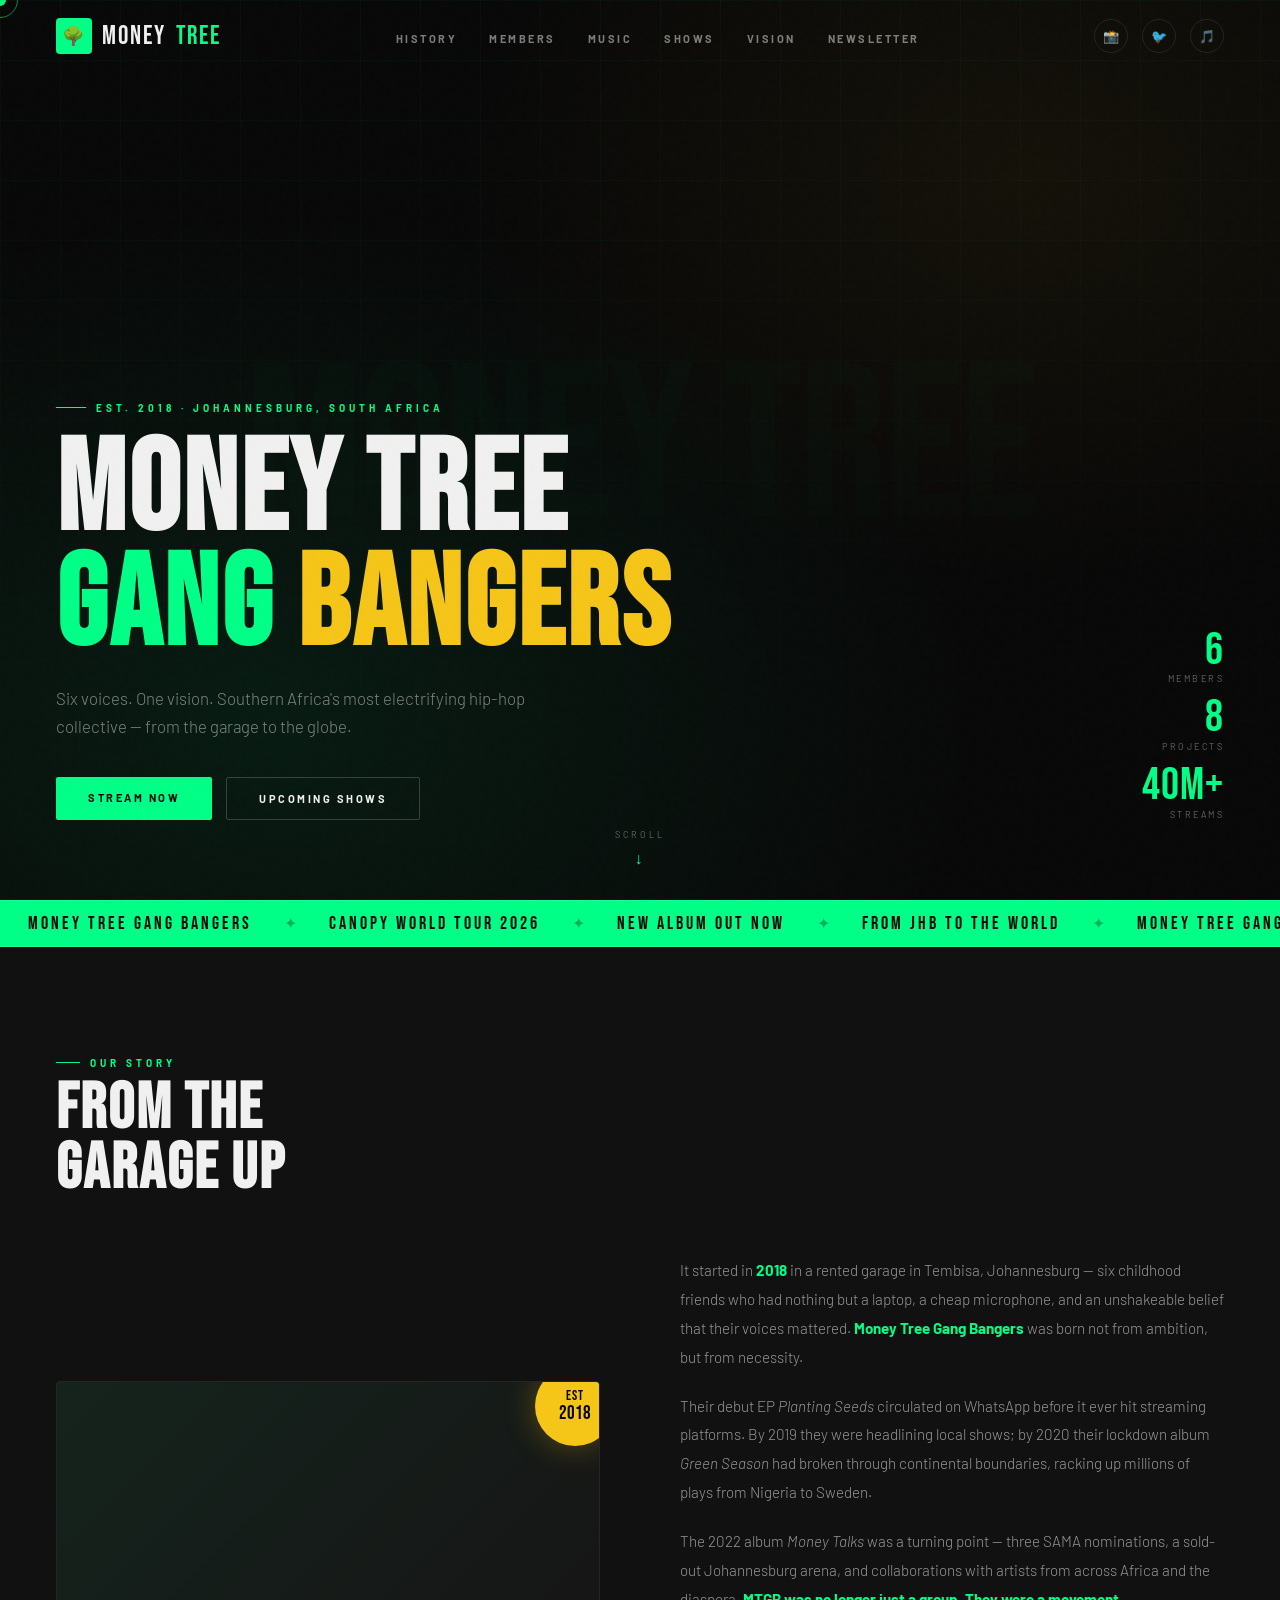
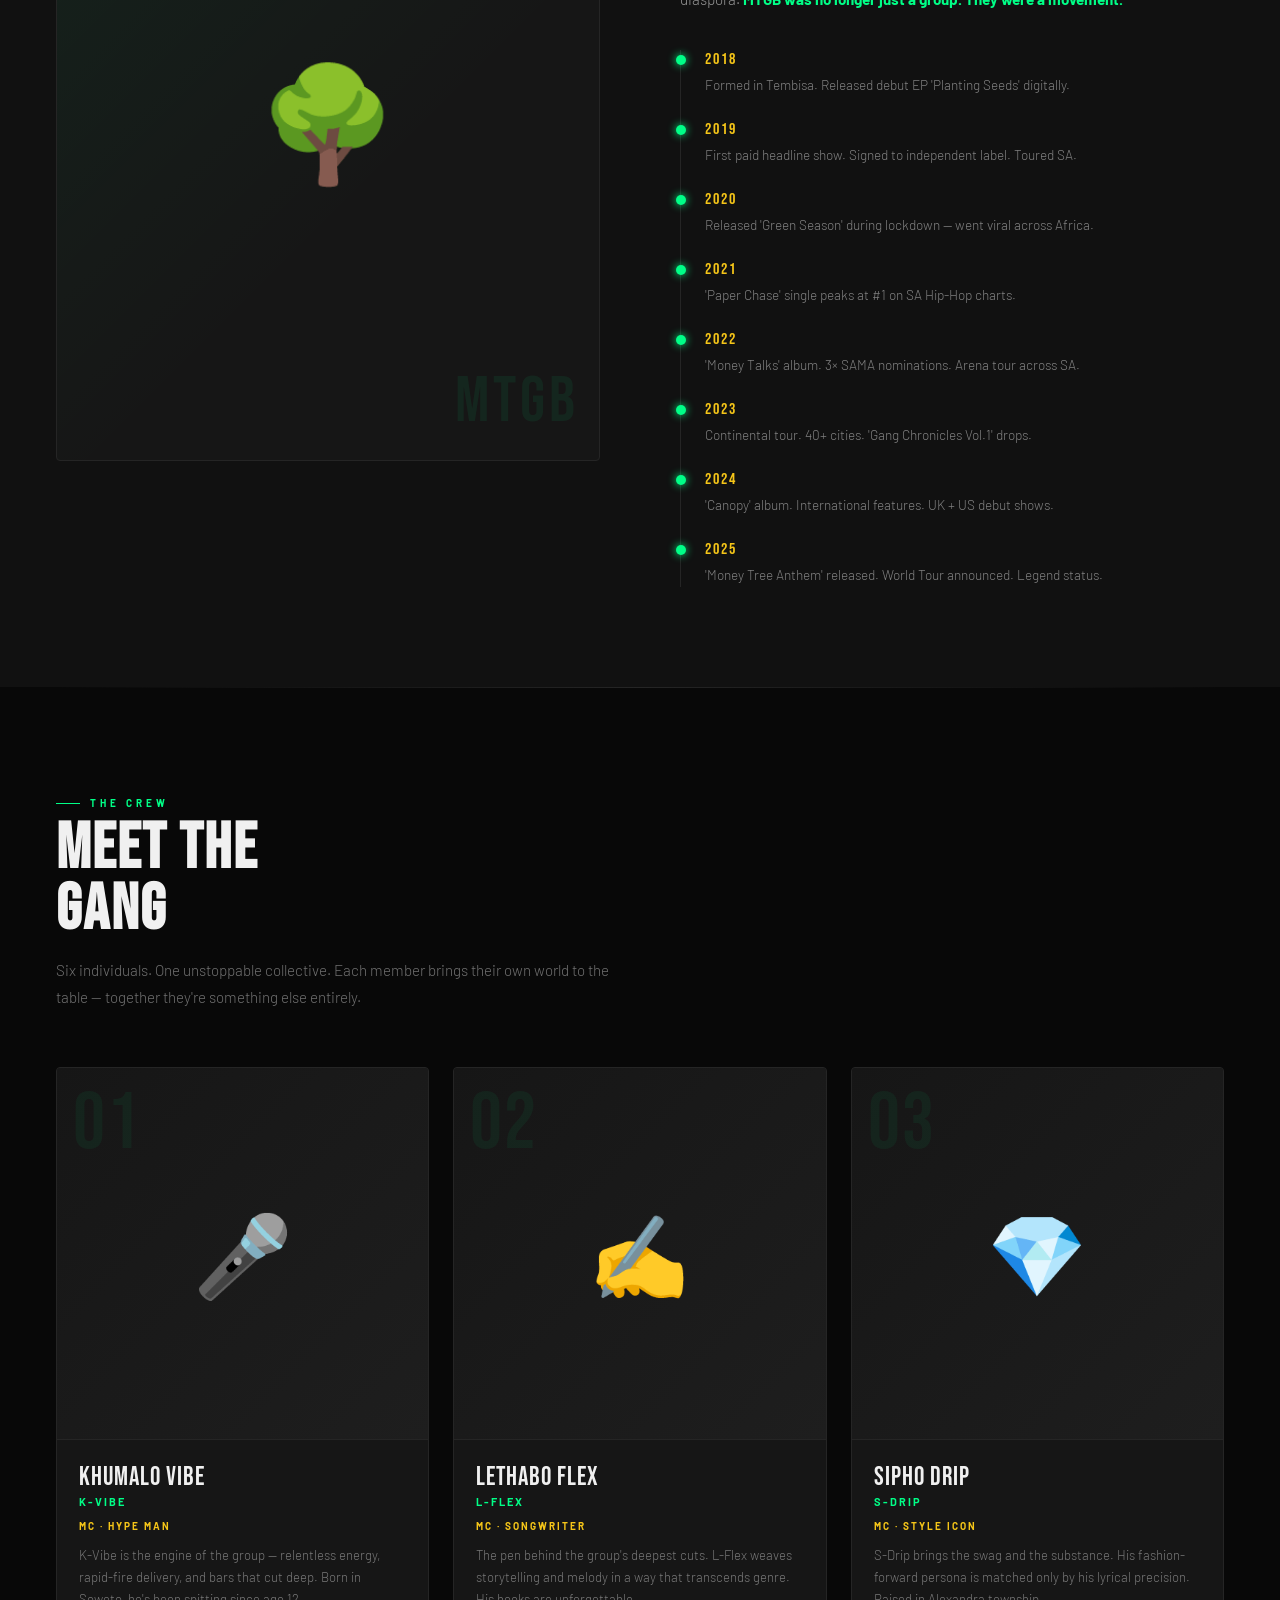
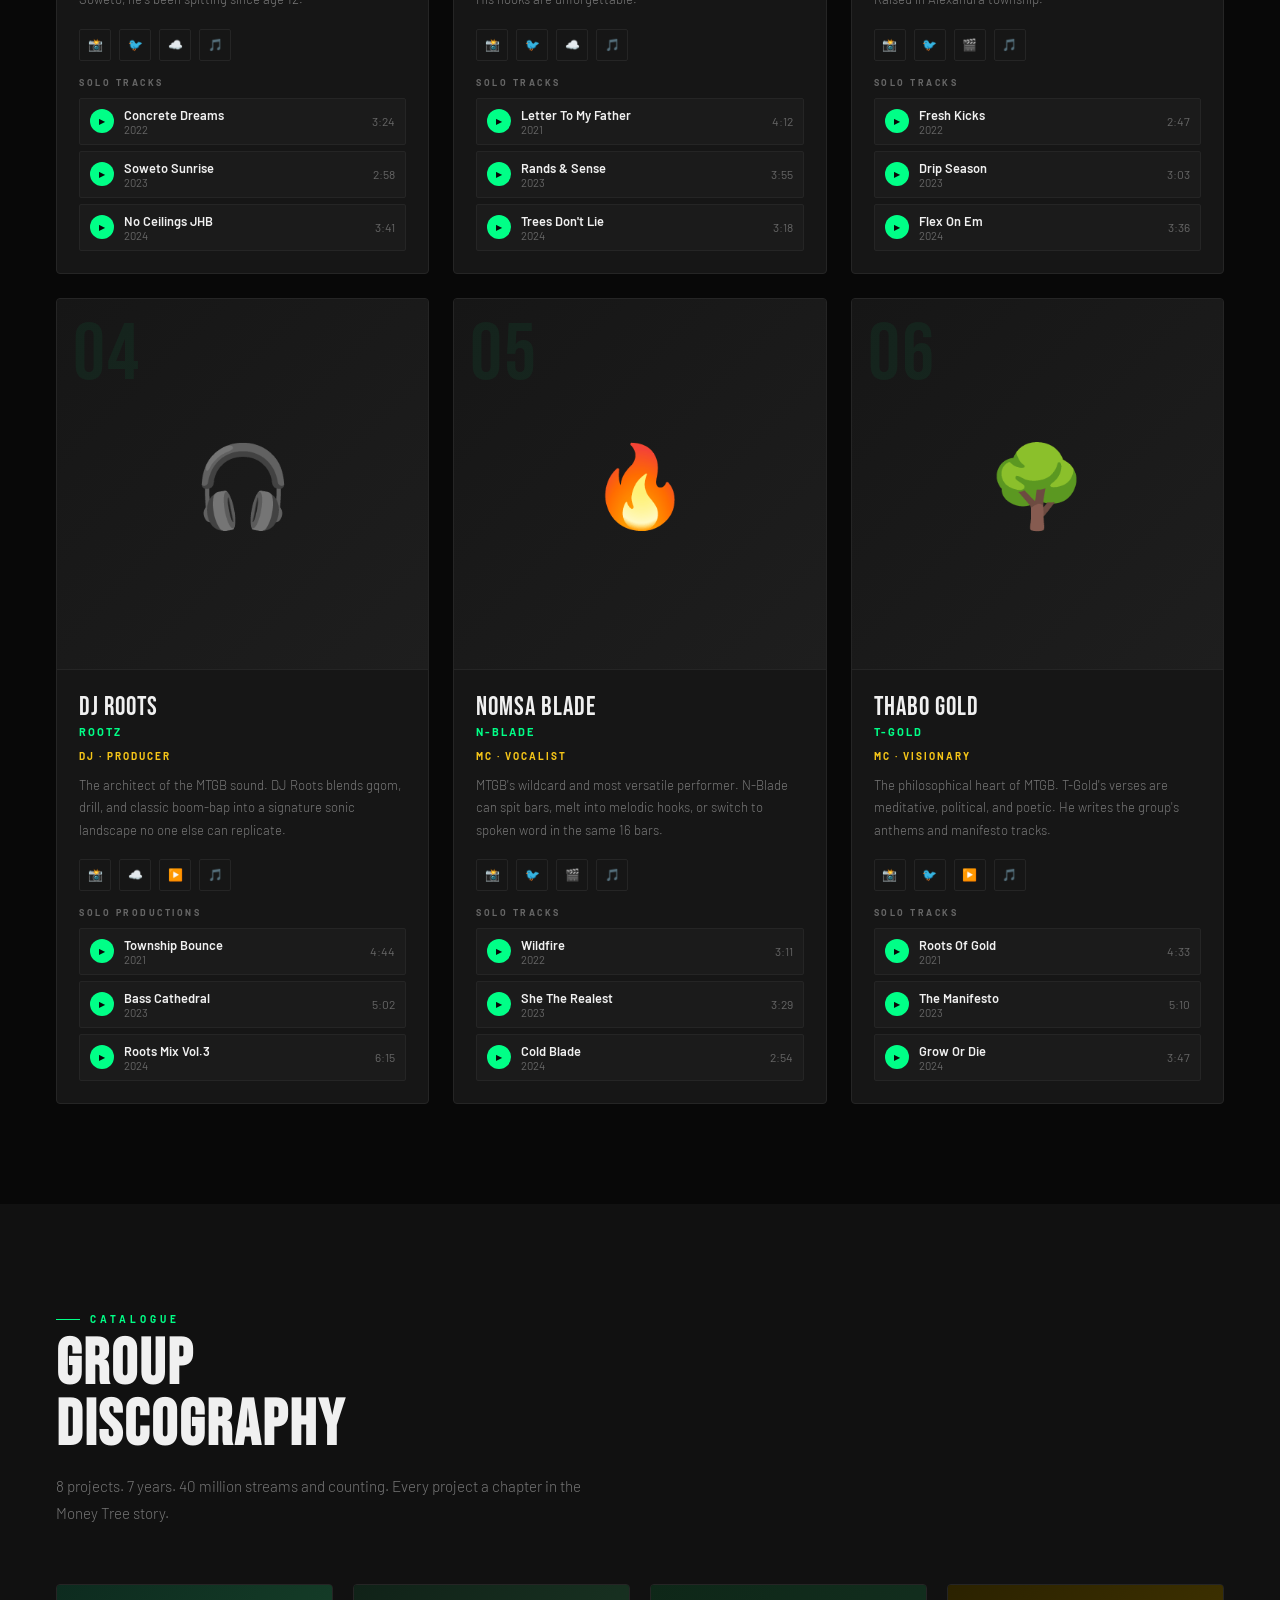
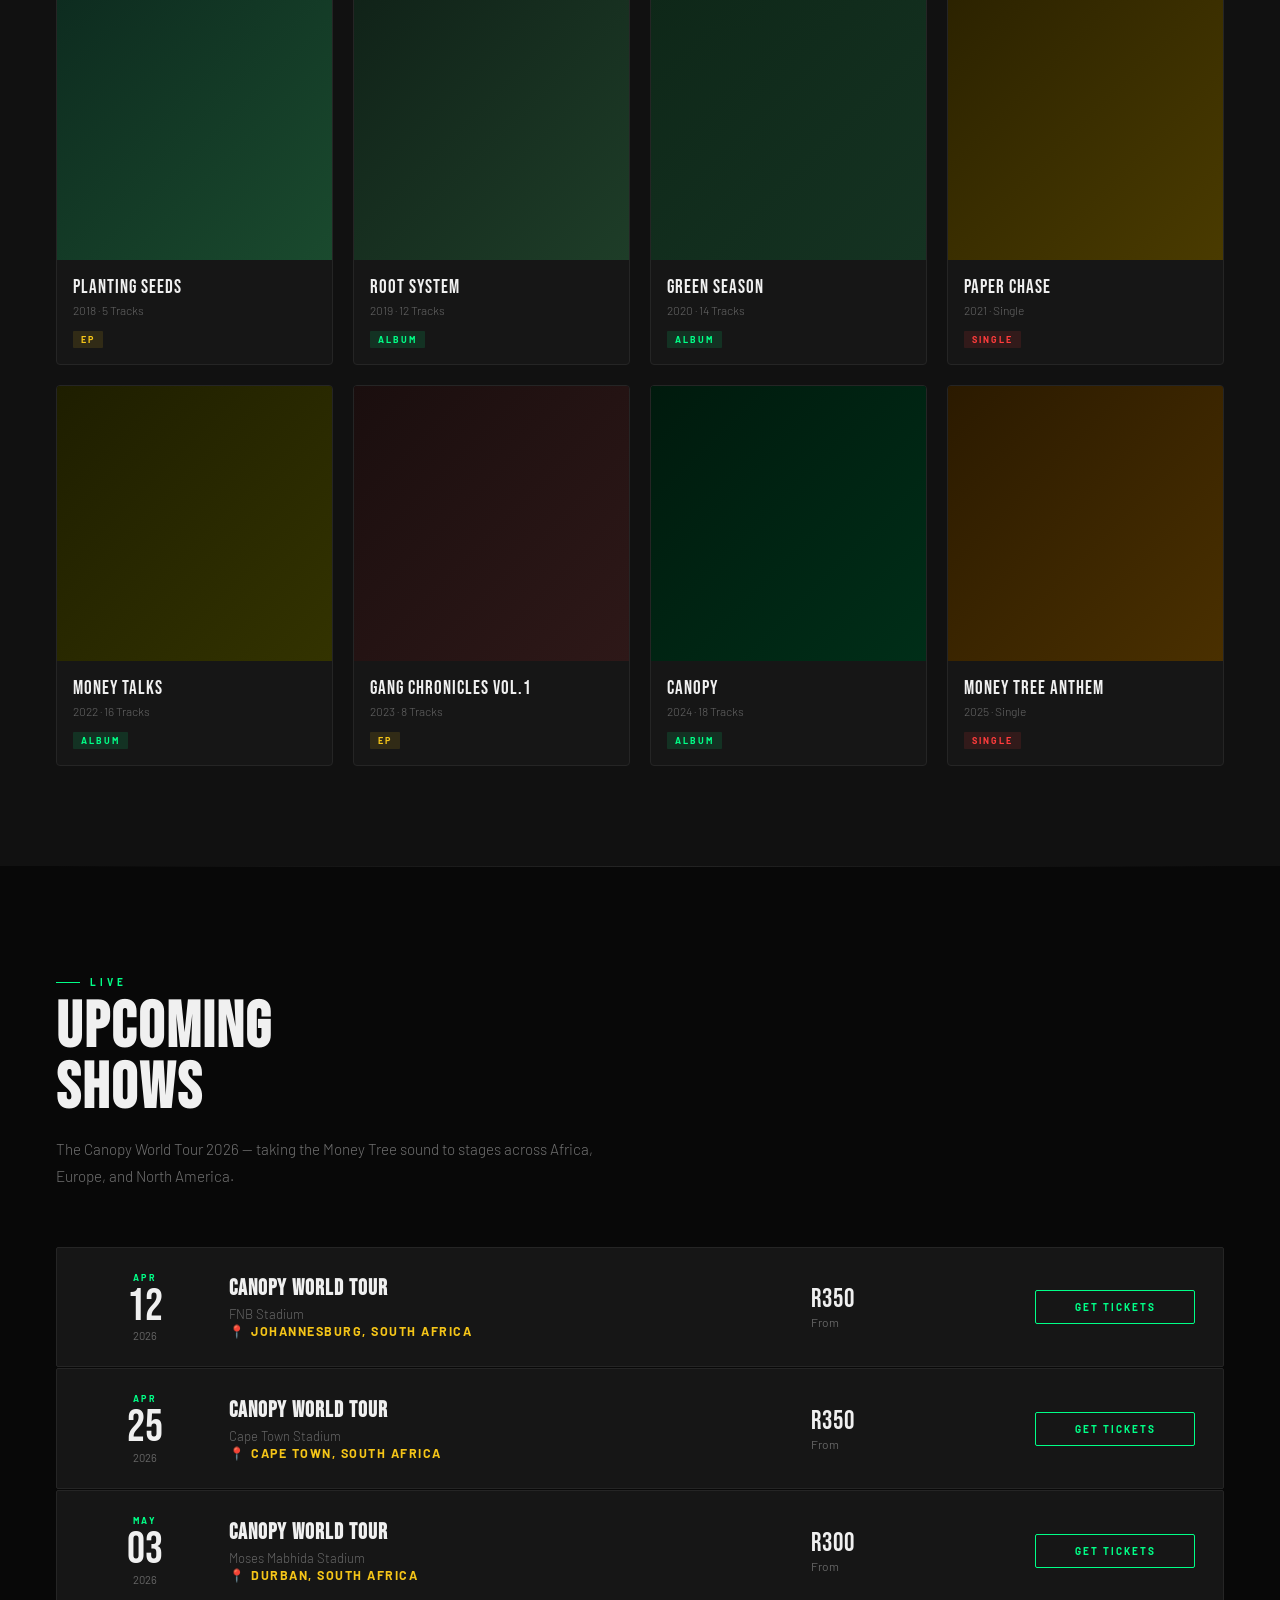
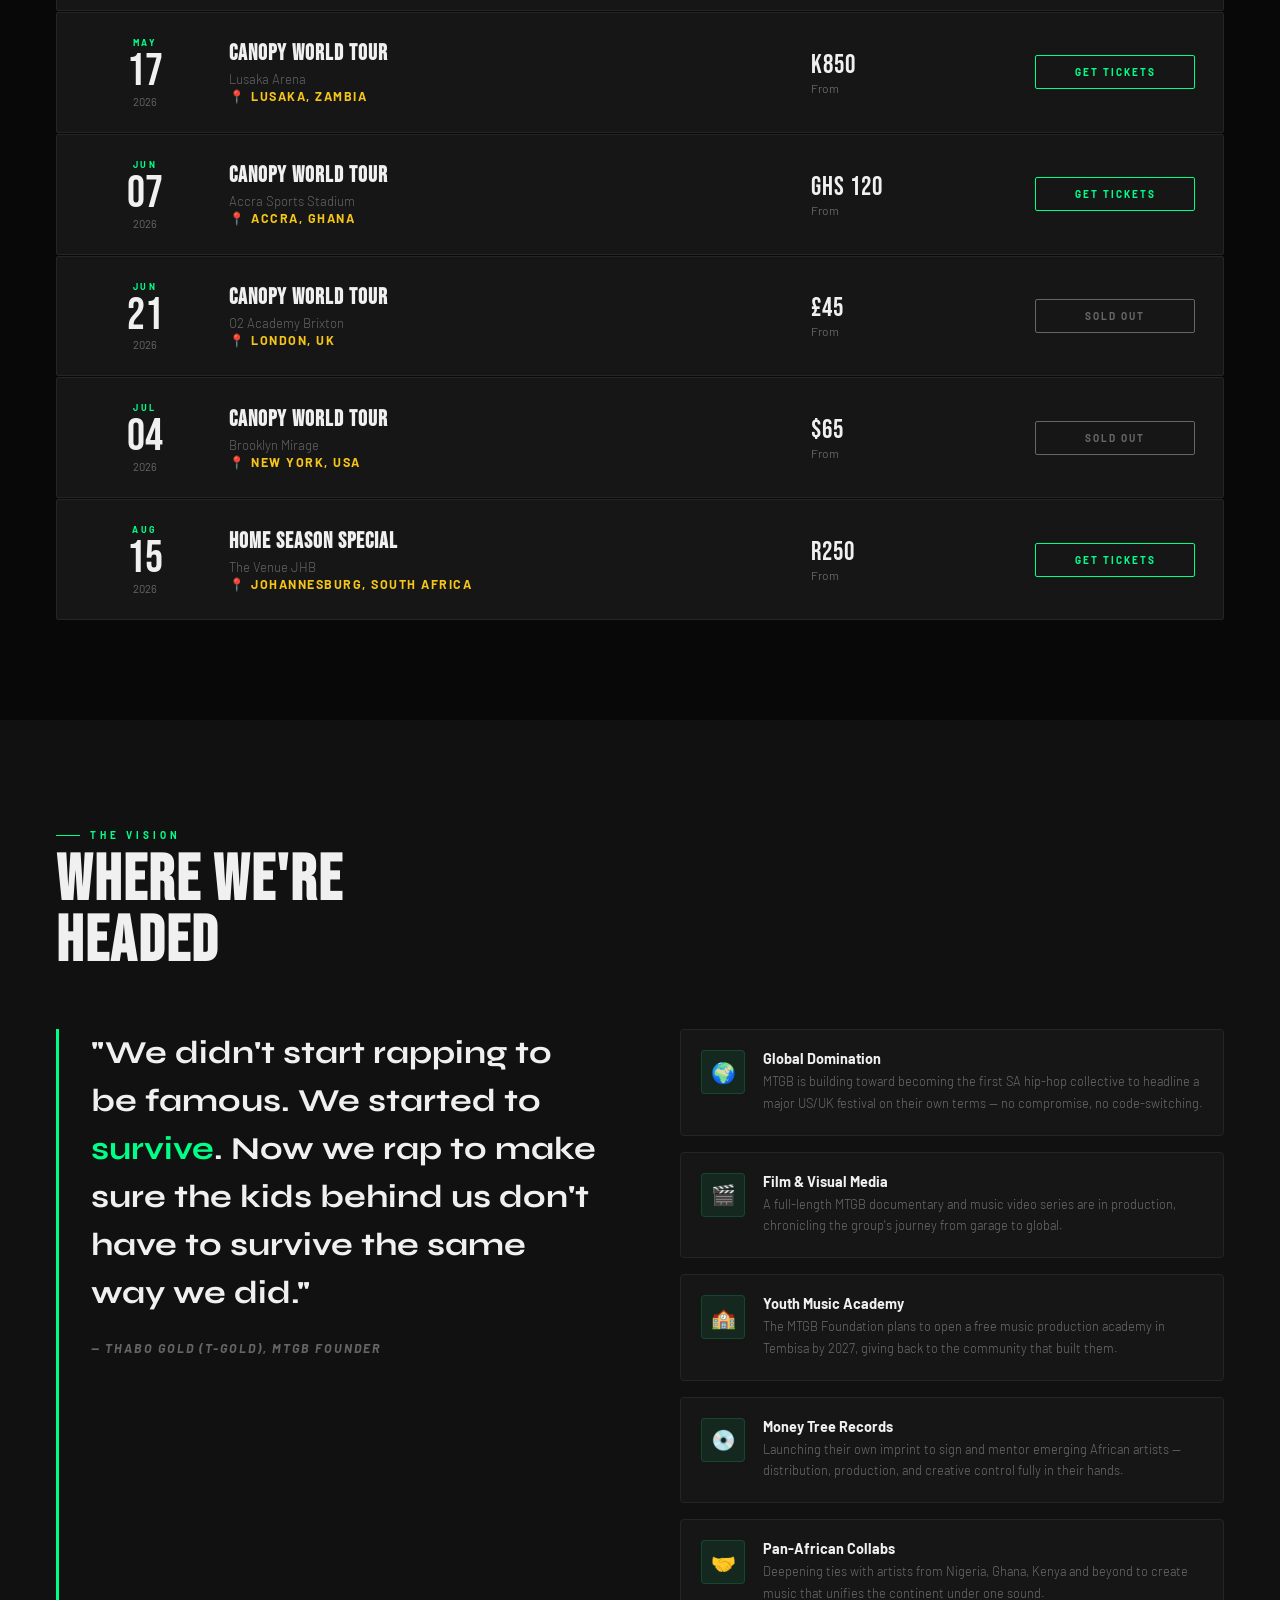
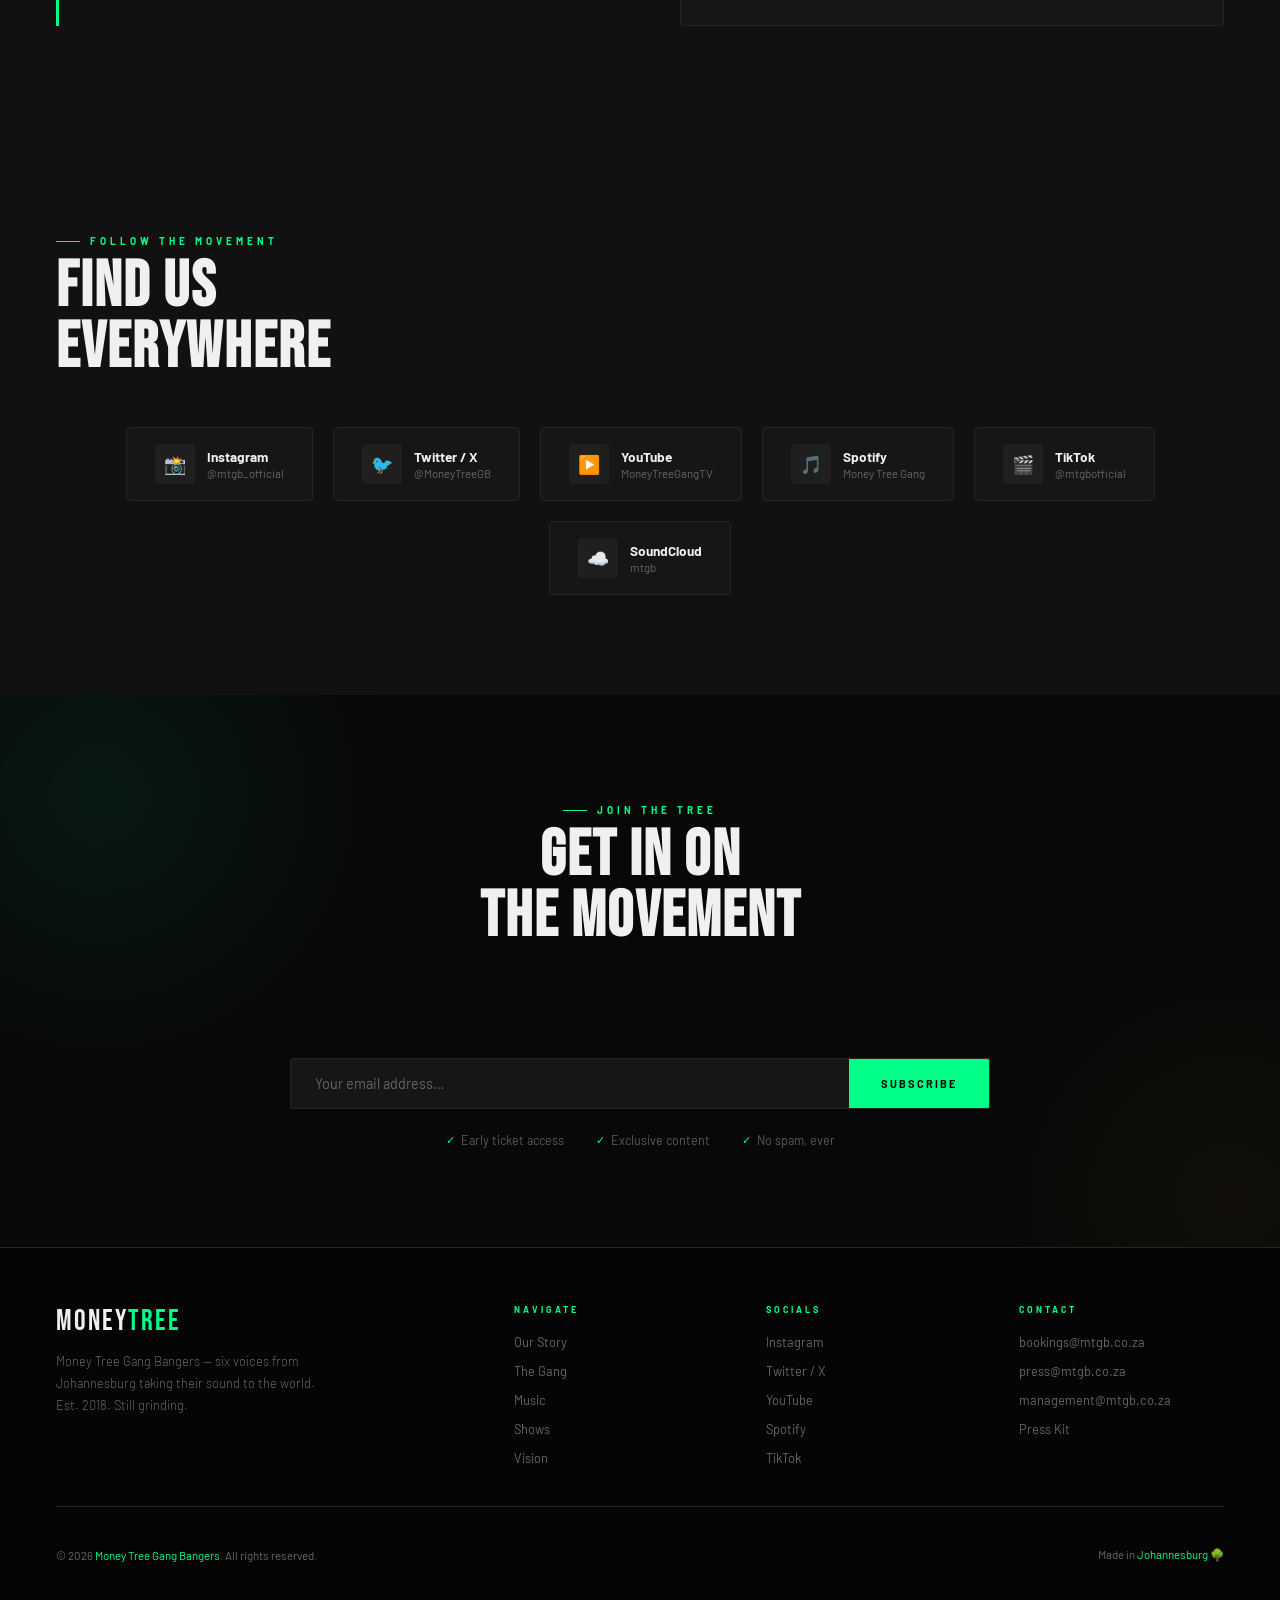
==== index.html @ dfc31956 "Add files via upload" ====
<!DOCTYPE html>
<html lang="en">
<head>
<meta charset="UTF-8">
<meta name="viewport" content="width=device-width, initial-scale=1.0">
<title>Money Tree Gang Bangers | Official Site</title>
<meta name="description" content="Money Tree Gang Bangers — Johannesburg's most electrifying hip-hop collective. Music, tours, history and more.">
<link rel="stylesheet" href="style.css">
</head>
<body>

<!-- CURSOR -->
<div class="cursor"></div>
<div class="cursor-ring"></div>

<!-- ══ NAVBAR ══════════════════════════════════════════════════════════ -->
<nav id="navbar">
  <a href="#hero" class="nav-logo">
    <div class="logo-icon">🌳</div>
    Money<span>Tree</span>
  </a>
  <ul class="nav-links">
    <li><a href="#history">History</a></li>
    <li><a href="#members">Members</a></li>
    <li><a href="#discography">Music</a></li>
    <li><a href="#concerts">Shows</a></li>
    <li><a href="#ambitions">Vision</a></li>
    <li><a href="#newsletter">Newsletter</a></li>
  </ul>
  <div class="nav-socials">
    <a href="#" title="Instagram">📸</a>
    <a href="#" title="Twitter">🐦</a>
    <a href="#" title="Spotify">🎵</a>
  </div>
</nav>

<!-- ══ HERO ═══════════════════════════════════════════════════════════ -->
<section id="hero">
  <div class="hero-grid-lines"></div>
  <div class="hero-bg-text">MONEY TREE</div>
  <div class="hero-bg"></div>

  <div class="hero-content">
    <div class="hero-tag">Est. 2018 · Johannesburg, South Africa</div>
    <h1 class="hero-title">
      Money Tree<br>
      <span class="green">Gang</span>
      <span class="gold">Bangers</span>
    </h1>
    <p class="hero-sub">Six voices. One vision. Southern Africa's most electrifying hip-hop collective — from the garage to the globe.</p>
    <div class="hero-btns">
      <a href="#discography" class="btn-primary">Stream Now</a>
      <a href="#concerts"    class="btn-secondary">Upcoming Shows</a>
    </div>
  </div>

  <div class="hero-stats">
    <div>
      <div class="stat-num">6</div>
      <div class="stat-lbl">Members</div>
    </div>
    <div>
      <div class="stat-num">8</div>
      <div class="stat-lbl">Projects</div>
    </div>
    <div>
      <div class="stat-num">40M+</div>
      <div class="stat-lbl">Streams</div>
    </div>
  </div>

  <div class="hero-scroll">Scroll</div>
</section>

<!-- TICKER -->
<div class="ticker-wrap">
  <div class="ticker-track">
    <span class="ticker-item">MONEY TREE GANG BANGERS</span><span class="ticker-dot">✦</span>
    <span class="ticker-item">CANOPY WORLD TOUR 2026</span><span class="ticker-dot">✦</span>
    <span class="ticker-item">NEW ALBUM OUT NOW</span><span class="ticker-dot">✦</span>
    <span class="ticker-item">FROM JHB TO THE WORLD</span><span class="ticker-dot">✦</span>
    <span class="ticker-item">MONEY TREE GANG BANGERS</span><span class="ticker-dot">✦</span>
    <span class="ticker-item">40 MILLION STREAMS</span><span class="ticker-dot">✦</span>
    <span class="ticker-item">SIGN THE NEWSLETTER</span><span class="ticker-dot">✦</span>
    <span class="ticker-item">MTGB FOREVER</span><span class="ticker-dot">✦</span>
  </div>
</div>

<!-- ══ HISTORY ═════════════════════════════════════════════════════════ -->
<section id="history">
  <div class="section-tag reveal">Our Story</div>
  <h2 class="section-title reveal">From the<br>Garage Up</h2>

  <div class="history-grid">
    <div class="history-visual reveal">
      <div class="history-frame">
        <span style="font-size:7rem; position:relative; z-index:1;">🌳</span>
        <div class="history-badge">
          <div>EST</div>
          <div style="font-size:1.2rem; letter-spacing:0;">2018</div>
        </div>
      </div>
    </div>

    <div class="history-text">
      <p>It started in <strong>2018</strong> in a rented garage in Tembisa, Johannesburg — six childhood friends who had nothing but a laptop, a cheap microphone, and an unshakeable belief that their voices mattered. <strong>Money Tree Gang Bangers</strong> was born not from ambition, but from necessity.</p>
      <p>Their debut EP <em>Planting Seeds</em> circulated on WhatsApp before it ever hit streaming platforms. By 2019 they were headlining local shows; by 2020 their lockdown album <em>Green Season</em> had broken through continental boundaries, racking up millions of plays from Nigeria to Sweden.</p>
      <p>The 2022 album <em>Money Talks</em> was a turning point — three SAMA nominations, a sold-out Johannesburg arena, and collaborations with artists from across Africa and the diaspora. <strong>MTGB was no longer just a group. They were a movement.</strong></p>

      <div class="timeline reveal">
        <div class="tl-item">
          <div class="tl-year">2018</div>
          <div class="tl-text">Formed in Tembisa. Released debut EP 'Planting Seeds' digitally.</div>
        </div>
        <div class="tl-item">
          <div class="tl-year">2019</div>
          <div class="tl-text">First paid headline show. Signed to independent label. Toured SA.</div>
        </div>
        <div class="tl-item">
          <div class="tl-year">2020</div>
          <div class="tl-text">Released 'Green Season' during lockdown — went viral across Africa.</div>
        </div>
        <div class="tl-item">
          <div class="tl-year">2021</div>
          <div class="tl-text">'Paper Chase' single peaks at #1 on SA Hip-Hop charts.</div>
        </div>
        <div class="tl-item">
          <div class="tl-year">2022</div>
          <div class="tl-text">'Money Talks' album. 3× SAMA nominations. Arena tour across SA.</div>
        </div>
        <div class="tl-item">
          <div class="tl-year">2023</div>
          <div class="tl-text">Continental tour. 40+ cities. 'Gang Chronicles Vol.1' drops.</div>
        </div>
        <div class="tl-item">
          <div class="tl-year">2024</div>
          <div class="tl-text">'Canopy' album. International features. UK + US debut shows.</div>
        </div>
        <div class="tl-item">
          <div class="tl-year">2025</div>
          <div class="tl-text">'Money Tree Anthem' released. World Tour announced. Legend status.</div>
        </div>
      </div>
    </div>
  </div>
</section>

<div class="divider"></div>

<!-- ══ MEMBERS ════════════════════════════════════════════════════════ -->
<section id="members">
  <div class="section-tag reveal">The Crew</div>
  <h2 class="section-title reveal">Meet The<br>Gang</h2>
  <p class="section-sub reveal">Six individuals. One unstoppable collective. Each member brings their own world to the table — together they're something else entirely.</p>

  <div class="members-grid">

    <!-- K-Vibe -->
    <div class="member-card reveal">
      <div class="member-avatar">
        <span class="member-number">01</span>
        <span class="member-emoji">🎤</span>
      </div>
      <div class="member-info">
        <div class="member-name">Khumalo Vibe</div>
        <div class="member-alias">K-Vibe</div>
        <div class="member-role">MC · Hype Man</div>
        <p class="member-bio">K-Vibe is the engine of the group — relentless energy, rapid-fire delivery, and bars that cut deep. Born in Soweto, he's been spitting since age 12.</p>
        <div class="member-socials">
          <a href="#" title="Instagram">📸</a>
          <a href="#" title="Twitter">🐦</a>
          <a href="#" title="SoundCloud">☁️</a>
          <a href="#" title="Spotify">🎵</a>
        </div>
        <div class="member-discog-title">Solo Tracks</div>
        <div class="member-tracks">
          <div class="track-item">
            <div class="track-play">▶</div>
            <div class="track-info">
              <div class="track-name">Concrete Dreams</div>
              <div class="track-year">2022</div>
            </div>
            <div class="track-dur">3:24</div>
          </div>
          <div class="track-item">
            <div class="track-play">▶</div>
            <div class="track-info">
              <div class="track-name">Soweto Sunrise</div>
              <div class="track-year">2023</div>
            </div>
            <div class="track-dur">2:58</div>
          </div>
          <div class="track-item">
            <div class="track-play">▶</div>
            <div class="track-info">
              <div class="track-name">No Ceilings JHB</div>
              <div class="track-year">2024</div>
            </div>
            <div class="track-dur">3:41</div>
          </div>
        </div>
      </div>
    </div>

    <!-- L-Flex -->
    <div class="member-card reveal">
      <div class="member-avatar">
        <span class="member-number">02</span>
        <span class="member-emoji">✍️</span>
      </div>
      <div class="member-info">
        <div class="member-name">Lethabo Flex</div>
        <div class="member-alias">L-Flex</div>
        <div class="member-role">MC · Songwriter</div>
        <p class="member-bio">The pen behind the group's deepest cuts. L-Flex weaves storytelling and melody in a way that transcends genre. His hooks are unforgettable.</p>
        <div class="member-socials">
          <a href="#" title="Instagram">📸</a>
          <a href="#" title="Twitter">🐦</a>
          <a href="#" title="SoundCloud">☁️</a>
          <a href="#" title="Spotify">🎵</a>
        </div>
        <div class="member-discog-title">Solo Tracks</div>
        <div class="member-tracks">
          <div class="track-item">
            <div class="track-play">▶</div>
            <div class="track-info">
              <div class="track-name">Letter To My Father</div>
              <div class="track-year">2021</div>
            </div>
            <div class="track-dur">4:12</div>
          </div>
          <div class="track-item">
            <div class="track-play">▶</div>
            <div class="track-info">
              <div class="track-name">Rands & Sense</div>
              <div class="track-year">2023</div>
            </div>
            <div class="track-dur">3:55</div>
          </div>
          <div class="track-item">
            <div class="track-play">▶</div>
            <div class="track-info">
              <div class="track-name">Trees Don't Lie</div>
              <div class="track-year">2024</div>
            </div>
            <div class="track-dur">3:18</div>
          </div>
        </div>
      </div>
    </div>

    <!-- S-Drip -->
    <div class="member-card reveal">
      <div class="member-avatar">
        <span class="member-number">03</span>
        <span class="member-emoji">💎</span>
      </div>
      <div class="member-info">
        <div class="member-name">Sipho Drip</div>
        <div class="member-alias">S-Drip</div>
        <div class="member-role">MC · Style Icon</div>
        <p class="member-bio">S-Drip brings the swag and the substance. His fashion-forward persona is matched only by his lyrical precision. Raised in Alexandra township.</p>
        <div class="member-socials">
          <a href="#" title="Instagram">📸</a>
          <a href="#" title="Twitter">🐦</a>
          <a href="#" title="TikTok">🎬</a>
          <a href="#" title="Spotify">🎵</a>
        </div>
        <div class="member-discog-title">Solo Tracks</div>
        <div class="member-tracks">
          <div class="track-item">
            <div class="track-play">▶</div>
            <div class="track-info">
              <div class="track-name">Fresh Kicks</div>
              <div class="track-year">2022</div>
            </div>
            <div class="track-dur">2:47</div>
          </div>
          <div class="track-item">
            <div class="track-play">▶</div>
            <div class="track-info">
              <div class="track-name">Drip Season</div>
              <div class="track-year">2023</div>
            </div>
            <div class="track-dur">3:03</div>
          </div>
          <div class="track-item">
            <div class="track-play">▶</div>
            <div class="track-info">
              <div class="track-name">Flex On Em</div>
              <div class="track-year">2024</div>
            </div>
            <div class="track-dur">3:36</div>
          </div>
        </div>
      </div>
    </div>

    <!-- DJ Roots -->
    <div class="member-card reveal">
      <div class="member-avatar">
        <span class="member-number">04</span>
        <span class="member-emoji">🎧</span>
      </div>
      <div class="member-info">
        <div class="member-name">DJ Roots</div>
        <div class="member-alias">Rootz</div>
        <div class="member-role">DJ · Producer</div>
        <p class="member-bio">The architect of the MTGB sound. DJ Roots blends gqom, drill, and classic boom-bap into a signature sonic landscape no one else can replicate.</p>
        <div class="member-socials">
          <a href="#" title="Instagram">📸</a>
          <a href="#" title="SoundCloud">☁️</a>
          <a href="#" title="YouTube">▶️</a>
          <a href="#" title="Spotify">🎵</a>
        </div>
        <div class="member-discog-title">Solo Productions</div>
        <div class="member-tracks">
          <div class="track-item">
            <div class="track-play">▶</div>
            <div class="track-info">
              <div class="track-name">Township Bounce</div>
              <div class="track-year">2021</div>
            </div>
            <div class="track-dur">4:44</div>
          </div>
          <div class="track-item">
            <div class="track-play">▶</div>
            <div class="track-info">
              <div class="track-name">Bass Cathedral</div>
              <div class="track-year">2023</div>
            </div>
            <div class="track-dur">5:02</div>
          </div>
          <div class="track-item">
            <div class="track-play">▶</div>
            <div class="track-info">
              <div class="track-name">Roots Mix Vol.3</div>
              <div class="track-year">2024</div>
            </div>
            <div class="track-dur">6:15</div>
          </div>
        </div>
      </div>
    </div>

    <!-- N-Blade -->
    <div class="member-card reveal">
      <div class="member-avatar">
        <span class="member-number">05</span>
        <span class="member-emoji">🔥</span>
      </div>
      <div class="member-info">
        <div class="member-name">Nomsa Blade</div>
        <div class="member-alias">N-Blade</div>
        <div class="member-role">MC · Vocalist</div>
        <p class="member-bio">MTGB's wildcard and most versatile performer. N-Blade can spit bars, melt into melodic hooks, or switch to spoken word in the same 16 bars.</p>
        <div class="member-socials">
          <a href="#" title="Instagram">📸</a>
          <a href="#" title="Twitter">🐦</a>
          <a href="#" title="TikTok">🎬</a>
          <a href="#" title="Spotify">🎵</a>
        </div>
        <div class="member-discog-title">Solo Tracks</div>
        <div class="member-tracks">
          <div class="track-item">
            <div class="track-play">▶</div>
            <div class="track-info">
              <div class="track-name">Wildfire</div>
              <div class="track-year">2022</div>
            </div>
            <div class="track-dur">3:11</div>
          </div>
          <div class="track-item">
            <div class="track-play">▶</div>
            <div class="track-info">
              <div class="track-name">She The Realest</div>
              <div class="track-year">2023</div>
            </div>
            <div class="track-dur">3:29</div>
          </div>
          <div class="track-item">
            <div class="track-play">▶</div>
            <div class="track-info">
              <div class="track-name">Cold Blade</div>
              <div class="track-year">2024</div>
            </div>
            <div class="track-dur">2:54</div>
          </div>
        </div>
      </div>
    </div>

    <!-- T-Gold -->
    <div class="member-card reveal">
      <div class="member-avatar">
        <span class="member-number">06</span>
        <span class="member-emoji">🌳</span>
      </div>
      <div class="member-info">
        <div class="member-name">Thabo Gold</div>
        <div class="member-alias">T-Gold</div>
        <div class="member-role">MC · Visionary</div>
        <p class="member-bio">The philosophical heart of MTGB. T-Gold's verses are meditative, political, and poetic. He writes the group's anthems and manifesto tracks.</p>
        <div class="member-socials">
          <a href="#" title="Instagram">📸</a>
          <a href="#" title="Twitter">🐦</a>
          <a href="#" title="YouTube">▶️</a>
          <a href="#" title="Spotify">🎵</a>
        </div>
        <div class="member-discog-title">Solo Tracks</div>
        <div class="member-tracks">
          <div class="track-item">
            <div class="track-play">▶</div>
            <div class="track-info">
              <div class="track-name">Roots Of Gold</div>
              <div class="track-year">2021</div>
            </div>
            <div class="track-dur">4:33</div>
          </div>
          <div class="track-item">
            <div class="track-play">▶</div>
            <div class="track-info">
              <div class="track-name">The Manifesto</div>
              <div class="track-year">2023</div>
            </div>
            <div class="track-dur">5:10</div>
          </div>
          <div class="track-item">
            <div class="track-play">▶</div>
            <div class="track-info">
              <div class="track-name">Grow Or Die</div>
              <div class="track-year">2024</div>
            </div>
            <div class="track-dur">3:47</div>
          </div>
        </div>
      </div>
    </div>

  </div>
</section>

<!-- ══ DISCOGRAPHY ═════════════════════════════════════════════════════ -->
<section id="discography">
  <div class="section-tag reveal">Catalogue</div>
  <h2 class="section-title reveal">Group<br>Discography</h2>
  <p class="section-sub reveal">8 projects. 7 years. 40 million streams and counting. Every project a chapter in the Money Tree story.</p>

  <div class="disco-grid">

    <div class="album-card reveal">
      <div class="album-art" style="background: linear-gradient(135deg, #0d2b1f, #1a4a2e);">
        <span>🌱</span>
        <div class="album-overlay">▶️</div>
      </div>
      <div class="album-info">
        <div class="album-title">Planting Seeds</div>
        <div class="album-meta">2018 · 5 Tracks</div>
        <span class="album-type ep">EP</span>
      </div>
    </div>

    <div class="album-card reveal">
      <div class="album-art" style="background: linear-gradient(135deg, #102218, #1e3d28);">
        <span>🌿</span>
        <div class="album-overlay">▶️</div>
      </div>
      <div class="album-info">
        <div class="album-title">Root System</div>
        <div class="album-meta">2019 · 12 Tracks</div>
        <span class="album-type album">Album</span>
      </div>
    </div>

    <div class="album-card reveal">
      <div class="album-art" style="background: linear-gradient(135deg, #0e2718, #153322);">
        <span>🍃</span>
        <div class="album-overlay">▶️</div>
      </div>
      <div class="album-info">
        <div class="album-title">Green Season</div>
        <div class="album-meta">2020 · 14 Tracks</div>
        <span class="album-type album">Album</span>
      </div>
    </div>

    <div class="album-card reveal">
      <div class="album-art" style="background: linear-gradient(135deg, #2b2200, #4a3b00);">
        <span>💵</span>
        <div class="album-overlay">▶️</div>
      </div>
      <div class="album-info">
        <div class="album-title">Paper Chase</div>
        <div class="album-meta">2021 · Single</div>
        <span class="album-type single">Single</span>
      </div>
    </div>

    <div class="album-card reveal">
      <div class="album-art" style="background: linear-gradient(135deg, #1e1e00, #333300);">
        <span>💰</span>
        <div class="album-overlay">▶️</div>
      </div>
      <div class="album-info">
        <div class="album-title">Money Talks</div>
        <div class="album-meta">2022 · 16 Tracks</div>
        <span class="album-type album">Album</span>
      </div>
    </div>

    <div class="album-card reveal">
      <div class="album-art" style="background: linear-gradient(135deg, #1a0e0e, #2e1818);">
        <span>📖</span>
        <div class="album-overlay">▶️</div>
      </div>
      <div class="album-info">
        <div class="album-title">Gang Chronicles Vol.1</div>
        <div class="album-meta">2023 · 8 Tracks</div>
        <span class="album-type ep">EP</span>
      </div>
    </div>

    <div class="album-card reveal">
      <div class="album-art" style="background: linear-gradient(135deg, #001a0d, #002e18);">
        <span>🌳</span>
        <div class="album-overlay">▶️</div>
      </div>
      <div class="album-info">
        <div class="album-title">Canopy</div>
        <div class="album-meta">2024 · 18 Tracks</div>
        <span class="album-type album">Album</span>
      </div>
    </div>

    <div class="album-card reveal">
      <div class="album-art" style="background: linear-gradient(135deg, #2b1a00, #4a3000);">
        <span>🏆</span>
        <div class="album-overlay">▶️</div>
      </div>
      <div class="album-info">
        <div class="album-title">Money Tree Anthem</div>
        <div class="album-meta">2025 · Single</div>
        <span class="album-type single">Single</span>
      </div>
    </div>

  </div>
</section>

<div class="divider"></div>

<!-- ══ CONCERTS ════════════════════════════════════════════════════════ -->
<section id="concerts">
  <div class="section-tag reveal">Live</div>
  <h2 class="section-title reveal">Upcoming<br>Shows</h2>
  <p class="section-sub reveal">The Canopy World Tour 2026 — taking the Money Tree sound to stages across Africa, Europe, and North America.</p>

  <div class="concerts-list">

    <div class="concert-row reveal">
      <div class="concert-date-block">
        <div class="concert-month">APR</div>
        <div class="concert-day">12</div>
        <div class="concert-year">2026</div>
      </div>
      <div class="concert-info">
        <h3>Canopy World Tour</h3>
        <div class="concert-venue">FNB Stadium</div>
        <div class="concert-city">📍 Johannesburg, South Africa</div>
      </div>
      <div class="concert-price">R350 <span>From</span></div>
      <a href="#" class="concert-btn">Get Tickets</a>
    </div>

    <div class="concert-row reveal">
      <div class="concert-date-block">
        <div class="concert-month">APR</div>
        <div class="concert-day">25</div>
        <div class="concert-year">2026</div>
      </div>
      <div class="concert-info">
        <h3>Canopy World Tour</h3>
        <div class="concert-venue">Cape Town Stadium</div>
        <div class="concert-city">📍 Cape Town, South Africa</div>
      </div>
      <div class="concert-price">R350 <span>From</span></div>
      <a href="#" class="concert-btn">Get Tickets</a>
    </div>

    <div class="concert-row reveal">
      <div class="concert-date-block">
        <div class="concert-month">MAY</div>
        <div class="concert-day">03</div>
        <div class="concert-year">2026</div>
      </div>
      <div class="concert-info">
        <h3>Canopy World Tour</h3>
        <div class="concert-venue">Moses Mabhida Stadium</div>
        <div class="concert-city">📍 Durban, South Africa</div>
      </div>
      <div class="concert-price">R300 <span>From</span></div>
      <a href="#" class="concert-btn">Get Tickets</a>
    </div>

    <div class="concert-row reveal">
      <div class="concert-date-block">
        <div class="concert-month">MAY</div>
        <div class="concert-day">17</div>
        <div class="concert-year">2026</div>
      </div>
      <div class="concert-info">
        <h3>Canopy World Tour</h3>
        <div class="concert-venue">Lusaka Arena</div>
        <div class="concert-city">📍 Lusaka, Zambia</div>
      </div>
      <div class="concert-price">K850 <span>From</span></div>
      <a href="#" class="concert-btn">Get Tickets</a>
    </div>

    <div class="concert-row reveal">
      <div class="concert-date-block">
        <div class="concert-month">JUN</div>
        <div class="concert-day">07</div>
        <div class="concert-year">2026</div>
      </div>
      <div class="concert-info">
        <h3>Canopy World Tour</h3>
        <div class="concert-venue">Accra Sports Stadium</div>
        <div class="concert-city">📍 Accra, Ghana</div>
      </div>
      <div class="concert-price">GHS 120 <span>From</span></div>
      <a href="#" class="concert-btn">Get Tickets</a>
    </div>

    <div class="concert-row reveal">
      <div class="concert-date-block">
        <div class="concert-month">JUN</div>
        <div class="concert-day">21</div>
        <div class="concert-year">2026</div>
      </div>
      <div class="concert-info">
        <h3>Canopy World Tour</h3>
        <div class="concert-venue">O2 Academy Brixton</div>
        <div class="concert-city">📍 London, UK</div>
      </div>
      <div class="concert-price">£45 <span>From</span></div>
      <a href="#" class="concert-btn sold">Sold Out</a>
    </div>

    <div class="concert-row reveal">
      <div class="concert-date-block">
        <div class="concert-month">JUL</div>
        <div class="concert-day">04</div>
        <div class="concert-year">2026</div>
      </div>
      <div class="concert-info">
        <h3>Canopy World Tour</h3>
        <div class="concert-venue">Brooklyn Mirage</div>
        <div class="concert-city">📍 New York, USA</div>
      </div>
      <div class="concert-price">$65 <span>From</span></div>
      <a href="#" class="concert-btn sold">Sold Out</a>
    </div>

    <div class="concert-row reveal">
      <div class="concert-date-block">
        <div class="concert-month">AUG</div>
        <div class="concert-day">15</div>
        <div class="concert-year">2026</div>
      </div>
      <div class="concert-info">
        <h3>Home Season Special</h3>
        <div class="concert-venue">The Venue JHB</div>
        <div class="concert-city">📍 Johannesburg, South Africa</div>
      </div>
      <div class="concert-price">R250 <span>From</span></div>
      <a href="#" class="concert-btn">Get Tickets</a>
    </div>

  </div>
</section>

<!-- ══ AMBITIONS ════════════════════════════════════════════════════════ -->
<section id="ambitions">
  <div class="section-tag reveal">The Vision</div>
  <h2 class="section-title reveal">Where We're<br>Headed</h2>

  <div class="ambitions-wrap">
    <div class="ambitions-quote reveal">
      <blockquote>
        "We didn't start rapping to be famous. We started to <em>survive</em>. Now we rap to make sure the kids behind us don't have to survive the same way we did."
      </blockquote>
      <cite>— Thabo Gold (T-Gold), MTGB Founder</cite>
    </div>

    <div class="ambitions-list">
      <div class="amb-item reveal">
        <div class="amb-icon">🌍</div>
        <div class="amb-text">
          <h4>Global Domination</h4>
          <p>MTGB is building toward becoming the first SA hip-hop collective to headline a major US/UK festival on their own terms — no compromise, no code-switching.</p>
        </div>
      </div>
      <div class="amb-item reveal">
        <div class="amb-icon">🎬</div>
        <div class="amb-text">
          <h4>Film & Visual Media</h4>
          <p>A full-length MTGB documentary and music video series are in production, chronicling the group's journey from garage to global.</p>
        </div>
      </div>
      <div class="amb-item reveal">
        <div class="amb-icon">🏫</div>
        <div class="amb-text">
          <h4>Youth Music Academy</h4>
          <p>The MTGB Foundation plans to open a free music production academy in Tembisa by 2027, giving back to the community that built them.</p>
        </div>
      </div>
      <div class="amb-item reveal">
        <div class="amb-icon">💿</div>
        <div class="amb-text">
          <h4>Money Tree Records</h4>
          <p>Launching their own imprint to sign and mentor emerging African artists — distribution, production, and creative control fully in their hands.</p>
        </div>
      </div>
      <div class="amb-item reveal">
        <div class="amb-icon">🤝</div>
        <div class="amb-text">
          <h4>Pan-African Collabs</h4>
          <p>Deepening ties with artists from Nigeria, Ghana, Kenya and beyond to create music that unifies the continent under one sound.</p>
        </div>
      </div>
    </div>
  </div>
</section>

<!-- ══ SOCIAL BANNER ════════════════════════════════════════════════════ -->
<section id="social-banner">
  <div class="section-tag reveal">Follow The Movement</div>
  <h2 class="section-title reveal">Find Us<br>Everywhere</h2>
  <div class="social-links">
    <a href="#" class="social-link reveal">
      <div class="sl-icon">📸</div>
      <div><div class="sl-name">Instagram</div><div class="sl-handle">@mtgb_official</div></div>
    </a>
    <a href="#" class="social-link reveal">
      <div class="sl-icon">🐦</div>
      <div><div class="sl-name">Twitter / X</div><div class="sl-handle">@MoneyTreeGB</div></div>
    </a>
    <a href="#" class="social-link reveal">
      <div class="sl-icon">▶️</div>
      <div><div class="sl-name">YouTube</div><div class="sl-handle">MoneyTreeGangTV</div></div>
    </a>
    <a href="#" class="social-link reveal">
      <div class="sl-icon">🎵</div>
      <div><div class="sl-name">Spotify</div><div class="sl-handle">Money Tree Gang</div></div>
    </a>
    <a href="#" class="social-link reveal">
      <div class="sl-icon">🎬</div>
      <div><div class="sl-name">TikTok</div><div class="sl-handle">@mtgbofficial</div></div>
    </a>
    <a href="#" class="social-link reveal">
      <div class="sl-icon">☁️</div>
      <div><div class="sl-name">SoundCloud</div><div class="sl-handle">mtgb</div></div>
    </a>
  </div>
</section>

<!-- ══ NEWSLETTER ═══════════════════════════════════════════════════════ -->
<section id="newsletter">
  <div class="newsletter-inner">
    <div class="section-tag reveal" style="justify-content:center;">Join The Tree</div>
    <h2 class="section-title reveal">Get In On<br>The Movement</h2>
    <p class="section-sub reveal" style="text-align:center;margin:0 auto 8px;">Early access to drops, exclusive merch, presale codes, and tour announcements — straight to your inbox. No spam. Just heat.</p>

    <form class="nl-form" id="nl-form">
      <input type="email" id="nl-email" placeholder="Your email address…" required>
      <button type="submit">Subscribe</button>
    </form>
    <div id="nl-success"></div>

    <div class="nl-perks">
      <div class="nl-perk">Early ticket access</div>
      <div class="nl-perk">Exclusive content</div>
      <div class="nl-perk">No spam, ever</div>
    </div>
  </div>
</section>

<!-- ══ FOOTER ═══════════════════════════════════════════════════════════ -->
<footer>
  <div class="footer-top">
    <div class="footer-brand">
      <div class="logo-text">Money<span>Tree</span></div>
      <p>Money Tree Gang Bangers — six voices from Johannesburg taking their sound to the world. Est. 2018. Still grinding.</p>
    </div>
    <div class="footer-col">
      <h5>Navigate</h5>
      <ul>
        <li><a href="#history">Our Story</a></li>
        <li><a href="#members">The Gang</a></li>
        <li><a href="#discography">Music</a></li>
        <li><a href="#concerts">Shows</a></li>
        <li><a href="#ambitions">Vision</a></li>
      </ul>
    </div>
    <div class="footer-col">
      <h5>Socials</h5>
      <ul>
        <li><a href="#">Instagram</a></li>
        <li><a href="#">Twitter / X</a></li>
        <li><a href="#">YouTube</a></li>
        <li><a href="#">Spotify</a></li>
        <li><a href="#">TikTok</a></li>
      </ul>
    </div>
    <div class="footer-col">
      <h5>Contact</h5>
      <ul>
        <li><a href="mailto:bookings@mtgb.co.za">bookings@mtgb.co.za</a></li>
        <li><a href="mailto:press@mtgb.co.za">press@mtgb.co.za</a></li>
        <li><a href="mailto:management@mtgb.co.za">management@mtgb.co.za</a></li>
        <li><a href="#">Press Kit</a></li>
      </ul>
    </div>
  </div>
  <div class="footer-bottom">
    <span>© 2026 <span class="ftag">Money Tree Gang Bangers</span>. All rights reserved.</span>
    <span>Made in <span class="ftag">Johannesburg 🌳</span></span>
  </div>
</footer>

<script src="main.js"></script>
</body>
</html>
---- style.css ----
/* ══════════════════════════════════════════
   MONEY TREE GANG BANGERS — style.css
   Aesthetic: Dark trap-era maximalism
   Palette: Black + Acid Green + Gold + White
══════════════════════════════════════════ */

@import url('https://fonts.googleapis.com/css2?family=Bebas+Neue&family=Barlow:ital,wght@0,300;0,400;0,600;0,700;1,400&family=Syne:wght@700;800&display=swap');

/* ─── TOKENS ─────────────────────────── */
:root {
  --green:   #00ff87;
  --gold:    #f5c518;
  --red:     #ff3c3c;
  --black:   #080808;
  --dark:    #111111;
  --card:    #161616;
  --border:  #252525;
  --white:   #f0f0f0;
  --muted:   #666;
  --font-display: 'Bebas Neue', sans-serif;
  --font-head:    'Syne', sans-serif;
  --font-body:    'Barlow', sans-serif;
}

/* ─── RESET ──────────────────────────── */
*, *::before, *::after { margin:0; padding:0; box-sizing:border-box; }
html { scroll-behavior: smooth; font-size: 16px; }
body {
  background: var(--black);
  color: var(--white);
  font-family: var(--font-body);
  overflow-x: hidden;
  cursor: none;
}

/* ─── CUSTOM CURSOR ──────────────────── */
.cursor {
  position: fixed;
  width: 12px; height: 12px;
  background: var(--green);
  border-radius: 50%;
  pointer-events: none;
  z-index: 9999;
  transform: translate(-50%,-50%);
  transition: transform .1s, width .2s, height .2s, background .2s;
  mix-blend-mode: difference;
}
.cursor-ring {
  position: fixed;
  width: 36px; height: 36px;
  border: 1.5px solid var(--green);
  border-radius: 50%;
  pointer-events: none;
  z-index: 9998;
  transform: translate(-50%,-50%);
  transition: transform .18s ease, width .25s, height .25s, opacity .25s;
  opacity: .5;
}
.cursor.hover { width: 20px; height: 20px; background: var(--gold); }
.cursor-ring.hover { width: 52px; height: 52px; opacity: .2; }

/* ─── SCROLLBAR ──────────────────────── */
::-webkit-scrollbar { width: 4px; }
::-webkit-scrollbar-track { background: var(--black); }
::-webkit-scrollbar-thumb { background: var(--green); border-radius: 2px; }

/* ─── NOISE OVERLAY ──────────────────── */
body::before {
  content: '';
  position: fixed; inset: 0;
  background-image: url("data:image/svg+xml,%3Csvg viewBox='0 0 200 200' xmlns='http://www.w3.org/2000/svg'%3E%3Cfilter id='n'%3E%3CfeTurbulence type='fractalNoise' baseFrequency='0.85' numOctaves='4' stitchTiles='stitch'/%3E%3C/filter%3E%3Crect width='100%25' height='100%25' filter='url(%23n)' opacity='0.035'/%3E%3C/svg%3E");
  pointer-events: none;
  z-index: 9990;
  opacity: .4;
}

/* ─── NAV ────────────────────────────── */
#navbar {
  position: fixed; top: 0; left: 0; right: 0;
  z-index: 1000;
  display: flex; align-items: center; justify-content: space-between;
  padding: 18px 56px;
  transition: all .4s;
}
#navbar.scrolled {
  background: rgba(8,8,8,.95);
  backdrop-filter: blur(16px);
  border-bottom: 1px solid var(--border);
  padding: 12px 56px;
}
.nav-logo {
  font-family: var(--font-display);
  font-size: 1.6rem;
  letter-spacing: 2px;
  color: var(--white);
  text-decoration: none;
  display: flex; align-items: center; gap: 10px;
}
.nav-logo span { color: var(--green); }
.nav-logo .logo-icon {
  width: 36px; height: 36px;
  background: var(--green);
  border-radius: 4px;
  display: flex; align-items: center; justify-content: center;
  font-size: 18px;
}
.nav-links { display: flex; gap: 32px; list-style: none; }
.nav-links a {
  font-size: 11px; font-weight: 700;
  letter-spacing: 2.5px; text-transform: uppercase;
  color: rgba(240,240,240,.5);
  text-decoration: none;
  transition: color .2s;
  position: relative;
}
.nav-links a::after {
  content: '';
  position: absolute; bottom: -4px; left: 0; right: 0;
  height: 1px;
  background: var(--green);
  transform: scaleX(0);
  transition: transform .25s;
}
.nav-links a:hover { color: var(--white); }
.nav-links a:hover::after { transform: scaleX(1); }
.nav-socials { display: flex; gap: 14px; }
.nav-socials a {
  width: 34px; height: 34px;
  border: 1px solid var(--border);
  border-radius: 50%;
  display: flex; align-items: center; justify-content: center;
  color: var(--muted);
  font-size: 13px;
  text-decoration: none;
  transition: all .2s;
}
.nav-socials a:hover { border-color: var(--green); color: var(--green); }

/* ─── HERO ───────────────────────────── */
#hero {
  min-height: 100vh;
  display: flex; flex-direction: column;
  justify-content: flex-end;
  position: relative;
  overflow: hidden;
  padding: 0 56px 80px;
}
.hero-bg {
  position: absolute; inset: 0;
  background:
    radial-gradient(ellipse at 20% 80%, rgba(0,255,135,.08) 0%, transparent 50%),
    radial-gradient(ellipse at 80% 20%, rgba(245,197,24,.05) 0%, transparent 40%),
    linear-gradient(180deg, rgba(8,8,8,0) 0%, rgba(8,8,8,.7) 60%, var(--black) 100%);
  z-index: 1;
}
.hero-grid-lines {
  position: absolute; inset: 0;
  background-image:
    linear-gradient(rgba(0,255,135,.03) 1px, transparent 1px),
    linear-gradient(90deg, rgba(0,255,135,.03) 1px, transparent 1px);
  background-size: 60px 60px;
  z-index: 0;
}
.hero-bg-text {
  position: absolute;
  top: 50%; left: 50%;
  transform: translate(-50%, -50%);
  font-family: var(--font-display);
  font-size: clamp(100px, 18vw, 220px);
  color: rgba(0,255,135,.03);
  white-space: nowrap;
  pointer-events: none;
  z-index: 0;
  letter-spacing: -4px;
  animation: bgSlide 20s linear infinite;
}
@keyframes bgSlide {
  from { transform: translate(-50%,-50%) translateX(0); }
  to   { transform: translate(-50%,-50%) translateX(-8%); }
}
.hero-content { position: relative; z-index: 2; max-width: 900px; }
.hero-tag {
  display: inline-flex; align-items: center; gap: 10px;
  font-size: 10px; font-weight: 700;
  letter-spacing: 4px; text-transform: uppercase;
  color: var(--green);
  margin-bottom: 20px;
  animation: fadeUp .8s ease both;
}
.hero-tag::before { content: ''; width: 30px; height: 1px; background: var(--green); }
.hero-title {
  font-family: var(--font-display);
  font-size: clamp(4rem, 10vw, 9.5rem);
  line-height: .9;
  letter-spacing: 3px;
  color: var(--white);
  animation: fadeUp .8s .1s ease both;
}
.hero-title .green { color: var(--green); }
.hero-title .gold  { color: var(--gold);  }
.hero-sub {
  font-size: 1.05rem; font-weight: 300;
  color: rgba(240,240,240,.5);
  line-height: 1.7; max-width: 480px;
  margin: 20px 0 36px;
  animation: fadeUp .8s .2s ease both;
}
.hero-btns {
  display: flex; gap: 14px; flex-wrap: wrap;
  animation: fadeUp .8s .3s ease both;
}
.btn-primary {
  background: var(--green); color: var(--black);
  padding: 14px 32px; border-radius: 2px;
  font-size: 11px; font-weight: 700; letter-spacing: 2.5px;
  text-transform: uppercase; text-decoration: none;
  transition: all .2s; border: none; cursor: none;
  display: inline-block;
}
.btn-primary:hover { background: #00e67a; transform: translateY(-2px); }
.btn-secondary {
  background: transparent; color: var(--white);
  padding: 14px 32px; border-radius: 2px;
  font-size: 11px; font-weight: 700; letter-spacing: 2.5px;
  text-transform: uppercase; text-decoration: none;
  border: 1px solid rgba(240,240,240,.2);
  transition: all .2s; display: inline-block;
}
.btn-secondary:hover { border-color: var(--white); }

.hero-stats {
  position: absolute; right: 56px; bottom: 80px; z-index: 2;
  display: flex; flex-direction: column; gap: 12px; text-align: right;
  animation: fadeUp .8s .4s ease both;
}
.stat-num {
  font-family: var(--font-display);
  font-size: 2.8rem; color: var(--green); line-height: 1; letter-spacing: 1px;
}
.stat-lbl {
  font-size: 9px; letter-spacing: 2.5px; text-transform: uppercase;
  color: var(--muted);
}

.hero-scroll {
  position: absolute; bottom: 32px; left: 50%;
  transform: translateX(-50%);
  z-index: 2;
  display: flex; flex-direction: column; align-items: center; gap: 8px;
  font-size: 9px; letter-spacing: 3px; text-transform: uppercase; color: var(--muted);
  animation: bounce 2s ease infinite;
}
.hero-scroll::after {
  content: '↓'; font-size: 16px; color: var(--green);
}
@keyframes bounce { 0%,100%{transform:translateX(-50%) translateY(0)} 50%{transform:translateX(-50%) translateY(8px)} }

/* ─── SECTION SHELLS ─────────────────── */
section { padding: 100px 56px; }
.section-tag {
  display: inline-flex; align-items: center; gap: 10px;
  font-size: 10px; font-weight: 700;
  letter-spacing: 4px; text-transform: uppercase;
  color: var(--green); margin-bottom: 10px;
}
.section-tag::before { content: ''; width: 24px; height: 1px; background: var(--green); }
.section-title {
  font-family: var(--font-display);
  font-size: clamp(2.5rem, 5vw, 5rem);
  line-height: .95; letter-spacing: 2px;
  color: var(--white); margin-bottom: 16px;
}
.section-sub {
  font-size: .95rem; font-weight: 300;
  color: rgba(240,240,240,.45); line-height: 1.8;
  max-width: 560px;
}

/* ─── DIVIDER ────────────────────────── */
.divider {
  height: 1px;
  background: linear-gradient(90deg, transparent, var(--border), transparent);
  margin: 0 56px;
}

/* ─── TICKER ─────────────────────────── */
.ticker-wrap {
  background: var(--green);
  overflow: hidden; padding: 12px 0;
  border-top: 1px solid rgba(255,255,255,.1);
  border-bottom: 1px solid rgba(255,255,255,.1);
}
.ticker-track {
  display: flex; gap: 0;
  animation: ticker 28s linear infinite;
  white-space: nowrap;
}
.ticker-item {
  font-family: var(--font-display);
  font-size: 1.1rem; letter-spacing: 3px;
  color: var(--black); padding: 0 28px;
}
.ticker-dot { color: rgba(0,0,0,.3); margin: 0 4px; }
@keyframes ticker { from{transform:translateX(0)} to{transform:translateX(-50%)} }

/* ─── HISTORY ────────────────────────── */
#history { background: var(--dark); }
.history-grid {
  display: grid;
  grid-template-columns: 1fr 1fr;
  gap: 80px; align-items: center;
  margin-top: 56px;
}
.history-visual {
  position: relative;
}
.history-frame {
  width: 100%; aspect-ratio: 4/5;
  background: var(--card);
  border: 1px solid var(--border);
  border-radius: 4px;
  display: flex; align-items: center; justify-content: center;
  font-size: 5rem;
  position: relative; overflow: hidden;
}
.history-frame::before {
  content: '';
  position: absolute; inset: 0;
  background: linear-gradient(135deg, rgba(0,255,135,.06) 0%, transparent 60%);
}
.history-frame::after {
  content: 'MTGB';
  position: absolute; bottom: 20px; right: 20px;
  font-family: var(--font-display);
  font-size: 4rem; color: rgba(0,255,135,.07);
  letter-spacing: 4px;
}
.history-badge {
  position: absolute; top: -16px; right: -16px;
  width: 80px; height: 80px;
  background: var(--gold);
  border-radius: 50%;
  display: flex; flex-direction: column; align-items: center; justify-content: center;
  font-family: var(--font-display);
  font-size: .85rem; color: var(--black); line-height: 1;
  letter-spacing: 1px;
  box-shadow: 0 0 32px rgba(245,197,24,.3);
}
.history-text p {
  font-size: .95rem; font-weight: 300;
  color: rgba(240,240,240,.6); line-height: 1.9;
  margin-bottom: 20px;
}
.history-text p strong { color: var(--green); font-weight: 700; }
.timeline {
  margin-top: 36px;
  display: flex; flex-direction: column; gap: 0;
  border-left: 1px solid var(--border);
  padding-left: 24px;
}
.tl-item { position: relative; padding-bottom: 24px; }
.tl-item:last-child { padding-bottom: 0; }
.tl-item::before {
  content: '';
  position: absolute; left: -29px; top: 5px;
  width: 10px; height: 10px;
  border-radius: 50%;
  background: var(--green);
  box-shadow: 0 0 8px var(--green);
}
.tl-year {
  font-family: var(--font-display);
  font-size: 1rem; color: var(--gold); letter-spacing: 2px;
  margin-bottom: 4px;
}
.tl-text {
  font-size: .85rem; font-weight: 300;
  color: rgba(240,240,240,.5); line-height: 1.7;
}

/* ─── MEMBERS ────────────────────────── */
#members { background: var(--black); }
.members-grid {
  display: grid;
  grid-template-columns: repeat(3, 1fr);
  gap: 24px; margin-top: 56px;
}
.member-card {
  background: var(--card);
  border: 1px solid var(--border);
  border-radius: 4px;
  overflow: hidden;
  transition: all .3s;
  position: relative;
}
.member-card:hover {
  border-color: var(--green);
  transform: translateY(-6px);
  box-shadow: 0 16px 48px rgba(0,255,135,.08);
}
.member-card::after {
  content: '';
  position: absolute; top: 0; left: 0; right: 0; height: 3px;
  background: var(--green);
  transform: scaleX(0); transform-origin: left;
  transition: transform .3s;
}
.member-card:hover::after { transform: scaleX(1); }
.member-avatar {
  width: 100%; aspect-ratio: 1;
  background: linear-gradient(135deg, var(--card), #1e1e1e);
  display: flex; align-items: center; justify-content: center;
  font-size: 4rem;
  position: relative; overflow: hidden;
  border-bottom: 1px solid var(--border);
}
.member-avatar .member-number {
  position: absolute; top: 16px; left: 16px;
  font-family: var(--font-display);
  font-size: 5rem; color: rgba(0,255,135,.06); line-height: 1; letter-spacing: 2px;
}
.member-avatar .member-emoji { position: relative; z-index: 1; font-size: 5rem; }
.member-info { padding: 22px; }
.member-name {
  font-family: var(--font-display);
  font-size: 1.6rem; color: var(--white); letter-spacing: 1px;
  margin-bottom: 2px;
}
.member-alias {
  font-size: 11px; font-weight: 700;
  letter-spacing: 2px; text-transform: uppercase;
  color: var(--green); margin-bottom: 12px;
}
.member-role {
  font-size: 10px; font-weight: 700;
  letter-spacing: 2px; text-transform: uppercase;
  color: var(--gold); margin-bottom: 12px;
}
.member-bio {
  font-size: .82rem; font-weight: 300;
  color: rgba(240,240,240,.45); line-height: 1.7;
  margin-bottom: 18px;
}
.member-socials {
  display: flex; gap: 8px; margin-bottom: 16px;
}
.member-socials a {
  width: 32px; height: 32px;
  border: 1px solid var(--border);
  border-radius: 2px;
  display: flex; align-items: center; justify-content: center;
  color: var(--muted); font-size: 12px;
  text-decoration: none; transition: all .2s;
}
.member-socials a:hover { border-color: var(--green); color: var(--green); }
.member-discog-title {
  font-size: 9px; font-weight: 700;
  letter-spacing: 2.5px; text-transform: uppercase;
  color: var(--muted); margin-bottom: 10px;
}
.member-tracks { display: flex; flex-direction: column; gap: 6px; }
.track-item {
  display: flex; align-items: center; gap: 10px;
  padding: 8px 10px;
  background: rgba(255,255,255,.02);
  border: 1px solid var(--border);
  border-radius: 2px;
  cursor: none; transition: all .2s;
}
.track-item:hover { background: rgba(0,255,135,.04); border-color: rgba(0,255,135,.2); }
.track-play {
  width: 24px; height: 24px;
  background: var(--green);
  border-radius: 50%;
  display: flex; align-items: center; justify-content: center;
  font-size: 8px; color: var(--black); flex-shrink: 0;
}
.track-info { flex: 1; min-width: 0; }
.track-name {
  font-size: .8rem; font-weight: 600;
  color: var(--white); white-space: nowrap;
  overflow: hidden; text-overflow: ellipsis;
}
.track-year {
  font-size: .7rem; color: var(--muted);
}
.track-dur { font-size: .75rem; color: var(--muted); }

/* ─── DISCOGRAPHY ─────────────────────── */
#discography { background: var(--dark); }
.disco-grid {
  display: grid;
  grid-template-columns: repeat(4, 1fr);
  gap: 20px; margin-top: 56px;
}
.album-card {
  background: var(--card);
  border: 1px solid var(--border);
  border-radius: 4px; overflow: hidden;
  transition: all .3s; cursor: none;
}
.album-card:hover {
  transform: translateY(-4px);
  box-shadow: 0 12px 36px rgba(0,0,0,.5);
  border-color: rgba(0,255,135,.2);
}
.album-art {
  width: 100%; aspect-ratio: 1;
  display: flex; align-items: center; justify-content: center;
  font-size: 3.5rem;
  position: relative; overflow: hidden;
}
.album-art::before {
  content: '';
  position: absolute; inset: 0;
  background: inherit;
  filter: blur(0);
  transition: filter .3s;
}
.album-card:hover .album-art::before { filter: blur(4px); }
.album-overlay {
  position: absolute; inset: 0;
  background: rgba(0,0,0,.5);
  display: flex; align-items: center; justify-content: center;
  opacity: 0; transition: opacity .3s;
  font-size: 2.5rem;
}
.album-card:hover .album-overlay { opacity: 1; }
.album-info { padding: 16px; }
.album-title {
  font-family: var(--font-display);
  font-size: 1.2rem; color: var(--white); letter-spacing: 1px;
  margin-bottom: 4px;
}
.album-meta {
  font-size: .75rem; font-weight: 300;
  color: var(--muted); margin-bottom: 10px;
}
.album-type {
  font-size: 9px; font-weight: 700;
  letter-spacing: 2px; text-transform: uppercase;
  padding: 3px 8px; border-radius: 1px;
  display: inline-block;
}
.album-type.album { background: rgba(0,255,135,.12); color: var(--green); }
.album-type.ep    { background: rgba(245,197,24,.12); color: var(--gold);  }
.album-type.single { background: rgba(255,60,60,.12);  color: var(--red);   }

/* ─── CONCERTS ────────────────────────── */
#concerts { background: var(--black); }
.concerts-list { margin-top: 56px; display: flex; flex-direction: column; gap: 1px; }
.concert-row {
  display: grid;
  grid-template-columns: 120px 1fr 200px 160px;
  align-items: center; gap: 24px;
  padding: 24px 28px;
  background: var(--card);
  border: 1px solid var(--border);
  border-radius: 2px;
  transition: all .25s; cursor: none;
}
.concert-row:hover {
  background: rgba(0,255,135,.03);
  border-color: rgba(0,255,135,.2);
  transform: translateX(4px);
}
.concert-date-block { text-align: center; }
.concert-month {
  font-size: 9px; font-weight: 700;
  letter-spacing: 2.5px; text-transform: uppercase;
  color: var(--green); margin-bottom: 2px;
}
.concert-day {
  font-family: var(--font-display);
  font-size: 2.8rem; color: var(--white); line-height: 1;
}
.concert-year { font-size: .7rem; color: var(--muted); }
.concert-info h3 {
  font-family: var(--font-display);
  font-size: 1.4rem; color: var(--white); letter-spacing: 1px;
  margin-bottom: 4px;
}
.concert-venue { font-size: .82rem; color: var(--muted); font-weight: 300; }
.concert-city {
  font-size: .78rem; font-weight: 700;
  letter-spacing: 1.5px; text-transform: uppercase;
  color: var(--gold); margin-top: 2px;
}
.concert-price {
  font-family: var(--font-display);
  font-size: 1.6rem; color: var(--white); letter-spacing: 1px;
}
.concert-price span { font-size: .75rem; color: var(--muted); display: block; letter-spacing: 0; font-family: var(--font-body); }
.concert-btn {
  background: transparent; color: var(--green);
  padding: 10px 20px; border: 1px solid var(--green);
  border-radius: 2px; font-size: 10px; font-weight: 700;
  letter-spacing: 2px; text-transform: uppercase;
  text-decoration: none; transition: all .2s;
  text-align: center; display: block;
}
.concert-btn:hover { background: var(--green); color: var(--black); }
.concert-btn.sold { border-color: var(--muted); color: var(--muted); pointer-events: none; }

/* ─── AMBITIONS ────────────────────────── */
#ambitions { background: var(--dark); }
.ambitions-wrap {
  display: grid;
  grid-template-columns: 1fr 1fr;
  gap: 80px; margin-top: 56px;
}
.ambitions-quote {
  border-left: 3px solid var(--green);
  padding-left: 32px;
}
.ambitions-quote blockquote {
  font-family: var(--font-head);
  font-size: clamp(1.4rem, 2.5vw, 2rem);
  color: var(--white); line-height: 1.5;
  font-weight: 700; margin-bottom: 20px;
}
.ambitions-quote blockquote em { color: var(--green); font-style: normal; }
.ambitions-quote cite {
  font-size: .78rem; font-weight: 700;
  letter-spacing: 2px; text-transform: uppercase;
  color: var(--muted);
}
.ambitions-list { display: flex; flex-direction: column; gap: 16px; }
.amb-item {
  display: flex; gap: 18px; align-items: flex-start;
  padding: 20px;
  background: var(--card);
  border: 1px solid var(--border);
  border-radius: 4px; transition: all .25s;
}
.amb-item:hover { border-color: rgba(0,255,135,.25); transform: translateX(4px); }
.amb-icon {
  width: 44px; height: 44px; flex-shrink: 0;
  background: rgba(0,255,135,.08);
  border: 1px solid rgba(0,255,135,.15);
  border-radius: 4px;
  display: flex; align-items: center; justify-content: center;
  font-size: 20px;
}
.amb-text h4 {
  font-size: .9rem; font-weight: 700;
  color: var(--white); margin-bottom: 4px;
}
.amb-text p {
  font-size: .8rem; font-weight: 300;
  color: rgba(240,240,240,.4); line-height: 1.7;
}

/* ─── NEWSLETTER ──────────────────────── */
#newsletter {
  background: var(--black);
  position: relative; overflow: hidden;
}
#newsletter::before {
  content: '';
  position: absolute; top: -200px; left: -200px;
  width: 600px; height: 600px;
  background: radial-gradient(circle, rgba(0,255,135,.07) 0%, transparent 70%);
  pointer-events: none;
}
#newsletter::after {
  content: '';
  position: absolute; bottom: -200px; right: -200px;
  width: 500px; height: 500px;
  background: radial-gradient(circle, rgba(245,197,24,.04) 0%, transparent 70%);
  pointer-events: none;
}
.newsletter-inner {
  position: relative; z-index: 1;
  max-width: 700px; margin: 0 auto; text-align: center;
}
.newsletter-inner .section-title { font-size: clamp(2.5rem, 5vw, 5rem); }
.newsletter-inner .section-sub { margin: 0 auto; }
.nl-form {
  display: flex; gap: 0; margin-top: 40px;
  border: 1px solid var(--border); border-radius: 2px; overflow: hidden;
}
.nl-form input {
  flex: 1; background: var(--card);
  border: none; outline: none;
  padding: 16px 24px;
  font-family: var(--font-body);
  font-size: .9rem; color: var(--white);
}
.nl-form input::placeholder { color: var(--muted); }
.nl-form button {
  background: var(--green); color: var(--black);
  border: none; padding: 16px 32px;
  font-family: var(--font-body);
  font-size: 11px; font-weight: 700;
  letter-spacing: 2px; text-transform: uppercase;
  cursor: none; transition: background .2s; white-space: nowrap;
}
.nl-form button:hover { background: #00e67a; }
.nl-perks {
  display: flex; justify-content: center; gap: 32px;
  margin-top: 24px;
}
.nl-perk {
  font-size: .78rem; color: rgba(240,240,240,.35);
  display: flex; align-items: center; gap: 6px;
}
.nl-perk::before { content: '✓'; color: var(--green); font-size: .7rem; }
#nl-success {
  display: none; margin-top: 20px;
  font-size: .9rem; color: var(--green); font-weight: 700;
  letter-spacing: 1px;
}

/* ─── SOCIALS BANNER ──────────────────── */
#social-banner { background: var(--dark); }
.social-links {
  display: flex; justify-content: center;
  gap: 20px; flex-wrap: wrap; margin-top: 48px;
}
.social-link {
  display: flex; align-items: center; gap: 12px;
  padding: 16px 28px;
  background: var(--card);
  border: 1px solid var(--border);
  border-radius: 4px;
  text-decoration: none; color: var(--white);
  transition: all .25s; min-width: 160px;
}
.social-link:hover { border-color: var(--green); transform: translateY(-4px); }
.social-link:hover .sl-icon { background: var(--green); color: var(--black); }
.sl-icon {
  width: 40px; height: 40px;
  background: rgba(255,255,255,.04);
  border-radius: 4px;
  display: flex; align-items: center; justify-content: center;
  font-size: 18px; transition: all .25s;
}
.sl-name { font-size: .85rem; font-weight: 700; }
.sl-handle { font-size: .72rem; color: var(--muted); margin-top: 1px; }

/* ─── FOOTER ─────────────────────────── */
footer {
  background: #050505;
  padding: 56px;
  border-top: 1px solid var(--border);
}
.footer-top {
  display: grid; grid-template-columns: 2fr 1fr 1fr 1fr;
  gap: 48px; margin-bottom: 40px;
  padding-bottom: 40px; border-bottom: 1px solid var(--border);
}
.footer-brand .logo-text {
  font-family: var(--font-display);
  font-size: 1.8rem; color: var(--white);
  letter-spacing: 2px; margin-bottom: 12px;
}
.footer-brand .logo-text span { color: var(--green); }
.footer-brand p {
  font-size: .8rem; font-weight: 300;
  color: var(--muted); line-height: 1.7; max-width: 260px;
}
.footer-col h5 {
  font-size: 9px; font-weight: 700;
  letter-spacing: 3px; text-transform: uppercase;
  color: var(--green); margin-bottom: 16px;
}
.footer-col ul { list-style: none; display: flex; flex-direction: column; gap: 10px; }
.footer-col a {
  font-size: .8rem; color: var(--muted);
  text-decoration: none; transition: color .2s;
}
.footer-col a:hover { color: var(--white); }
.footer-bottom {
  display: flex; justify-content: space-between; align-items: center;
  flex-wrap: wrap; gap: 12px;
  font-size: .72rem; color: var(--muted);
}
.footer-bottom .ftag { color: var(--green); }

/* ─── ANIMATIONS ─────────────────────── */
@keyframes fadeUp {
  from { opacity: 0; transform: translateY(24px); }
  to   { opacity: 1; transform: translateY(0); }
}
.reveal {
  opacity: 0; transform: translateY(20px);
  transition: opacity .6s ease, transform .6s ease;
}
.reveal.visible { opacity: 1; transform: translateY(0); }

/* ─── RESPONSIVE ─────────────────────── */
@media (max-width: 1024px) {
  #navbar { padding: 16px 24px; }
  #navbar.scrolled { padding: 10px 24px; }
  .nav-links, .hero-stats, .nav-socials { display: none; }
  section { padding: 72px 24px; }
  #hero { padding: 0 24px 72px; }
  .history-grid, .ambitions-wrap { grid-template-columns: 1fr; gap: 40px; }
  .members-grid { grid-template-columns: 1fr 1fr; }
  .disco-grid { grid-template-columns: repeat(2, 1fr); }
  .concert-row { grid-template-columns: 80px 1fr; }
  .concert-price, .concert-btn { display: none; }
  .footer-top { grid-template-columns: 1fr 1fr; }
  .divider { margin: 0 24px; }
}
@media (max-width: 640px) {
  .members-grid, .disco-grid { grid-template-columns: 1fr; }
  .footer-top { grid-template-columns: 1fr; }
  .nl-form { flex-direction: column; }
  .social-links { gap: 12px; }
}
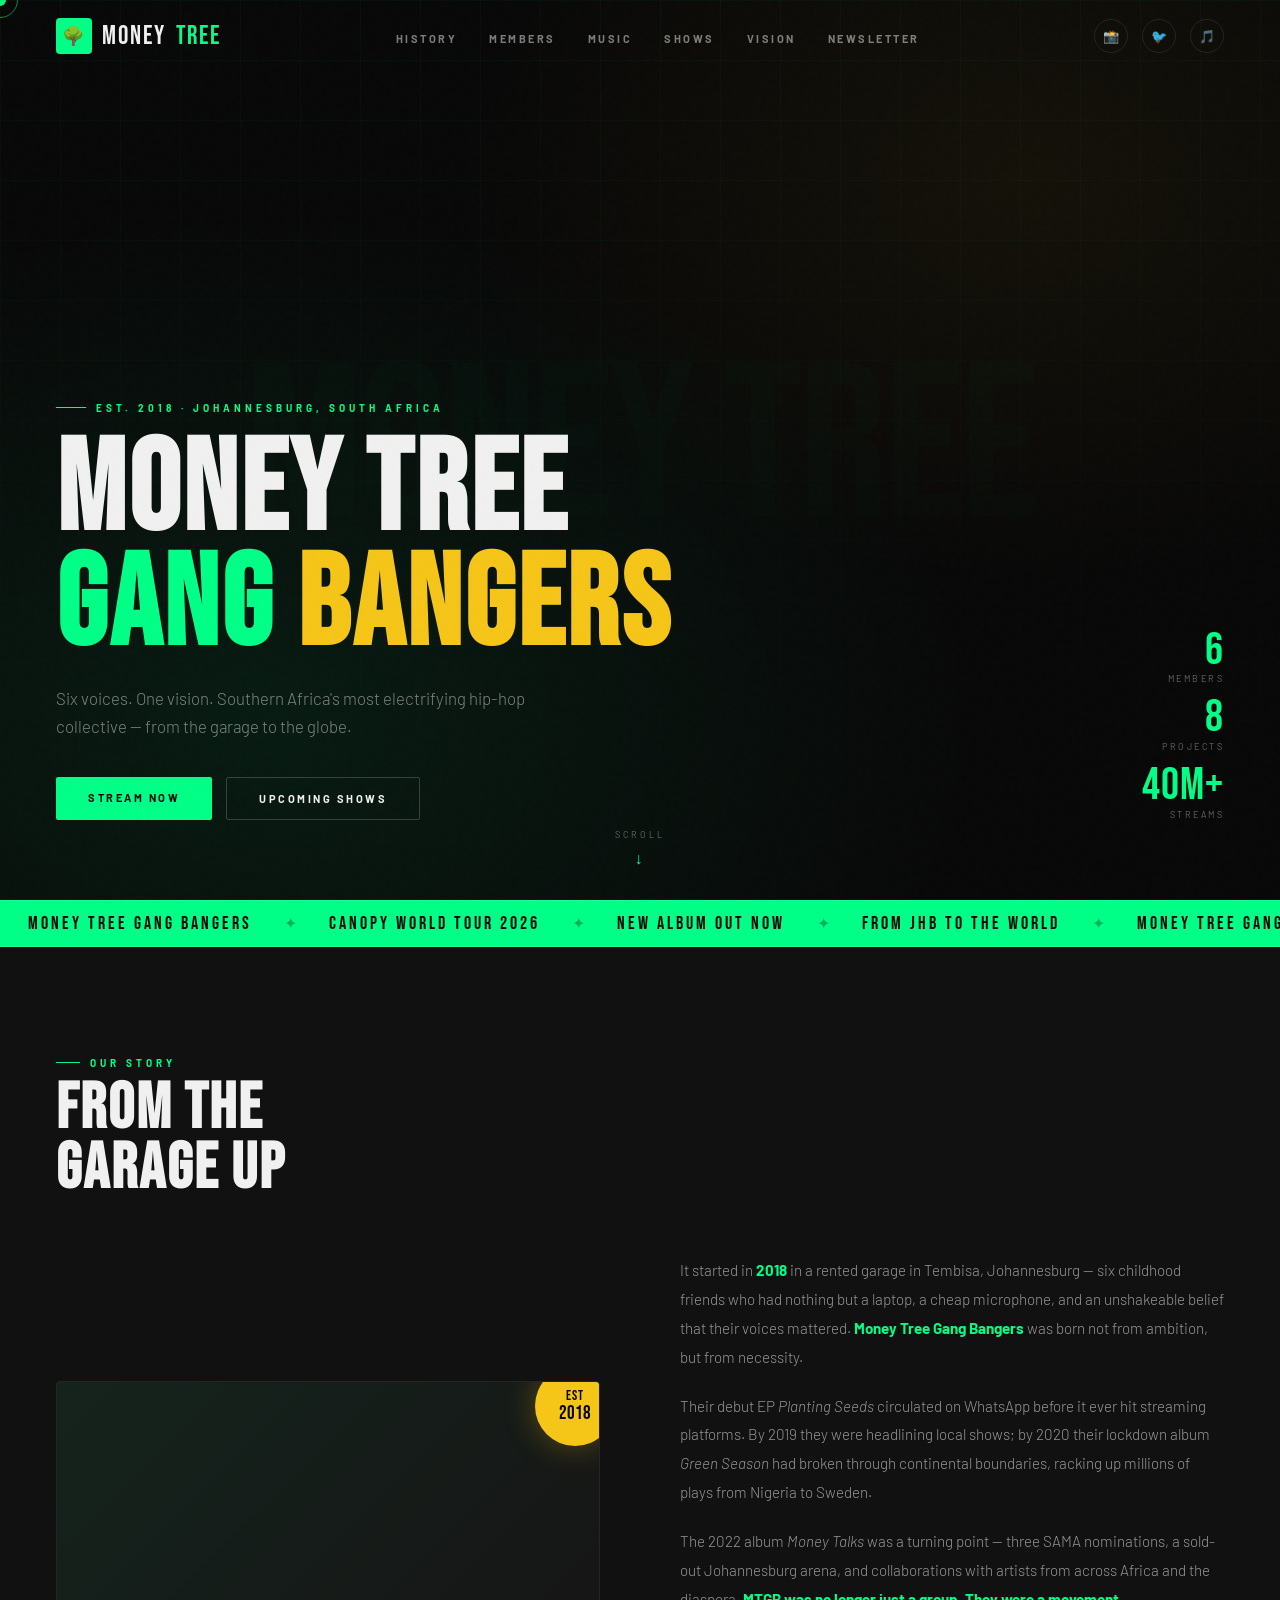
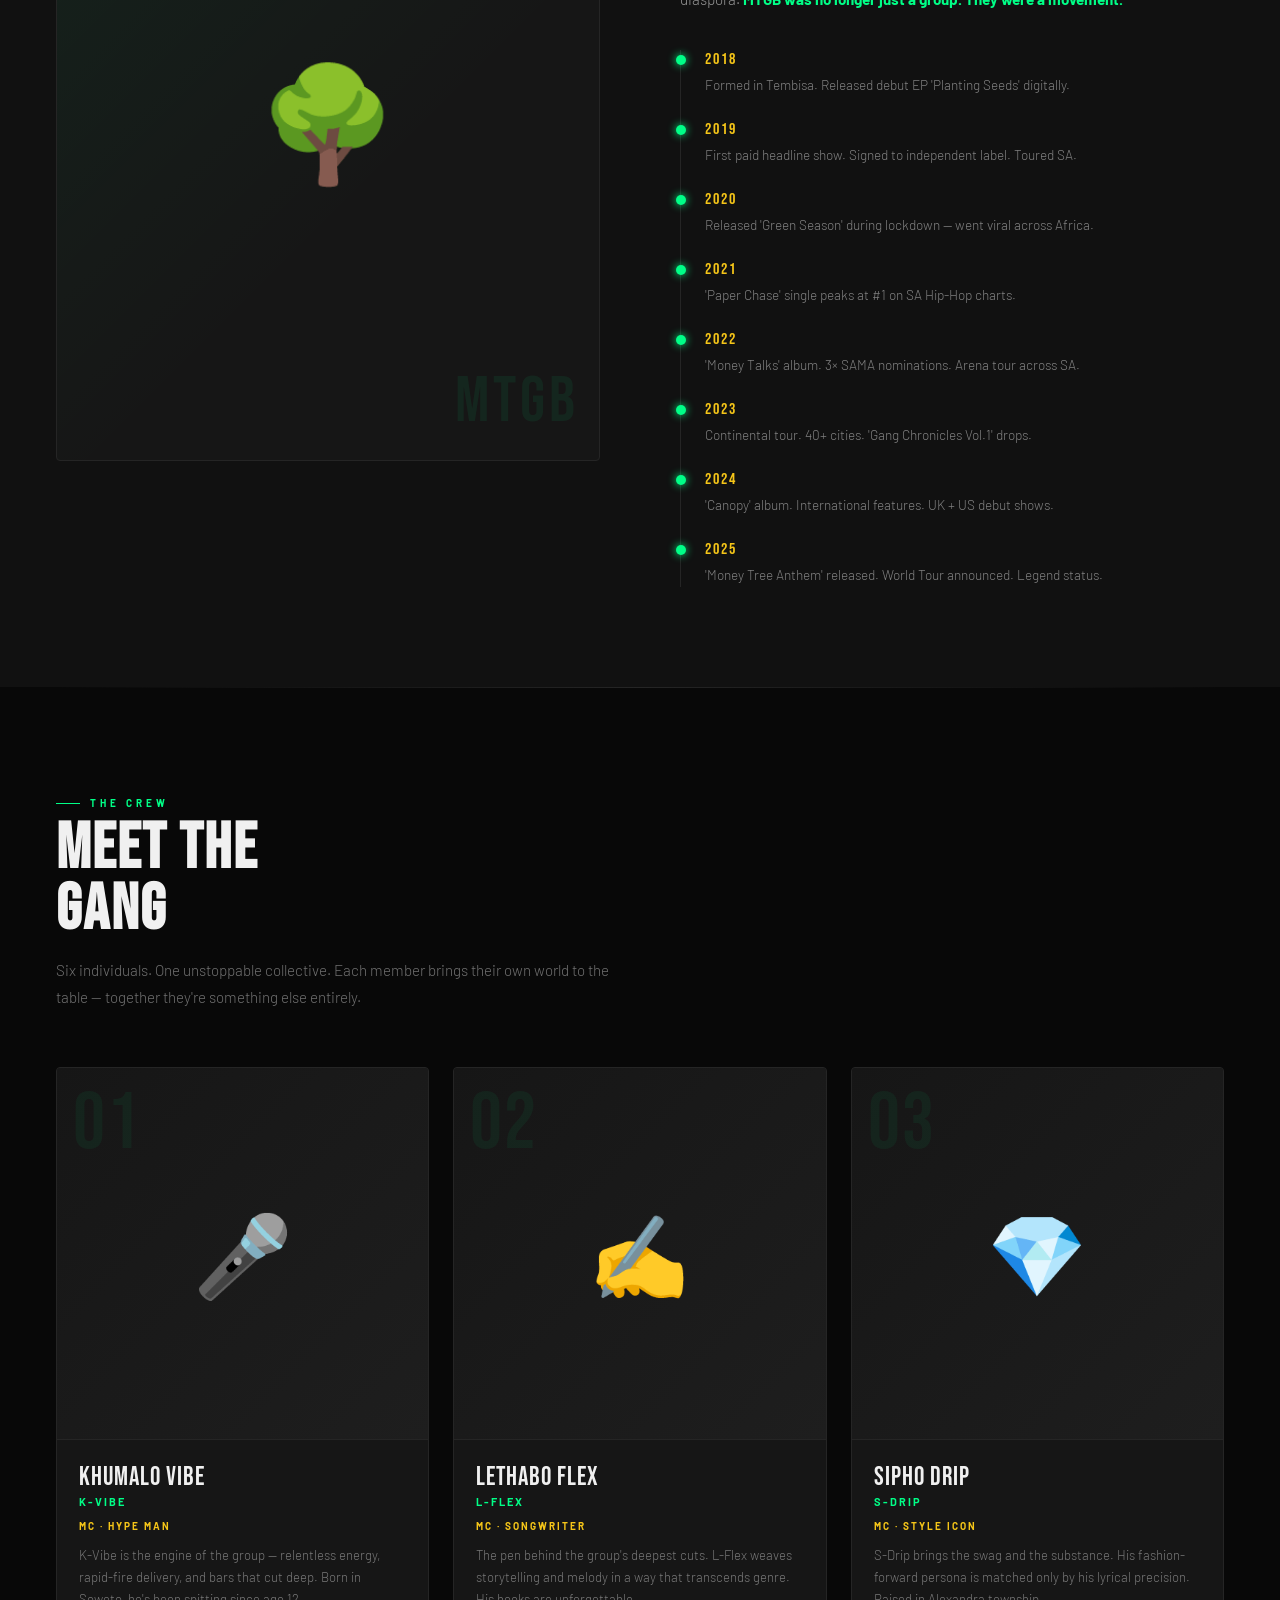
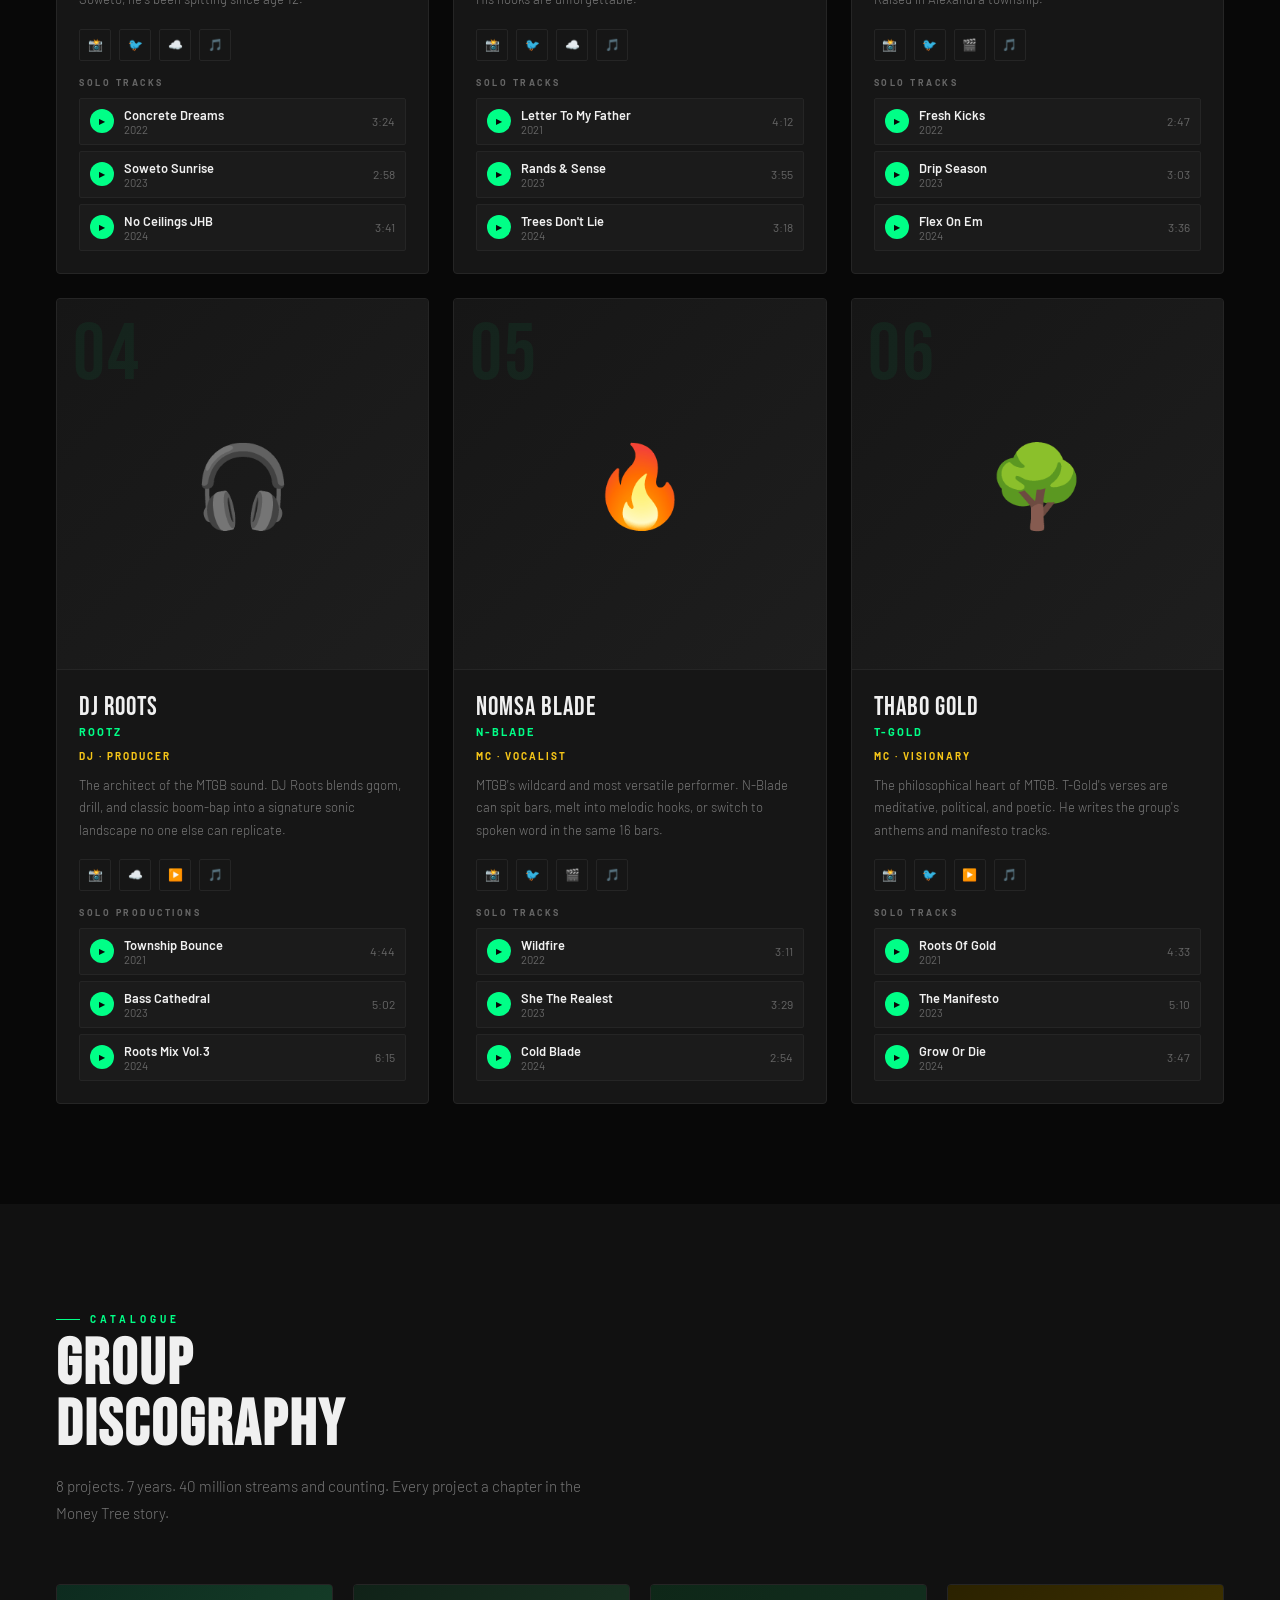
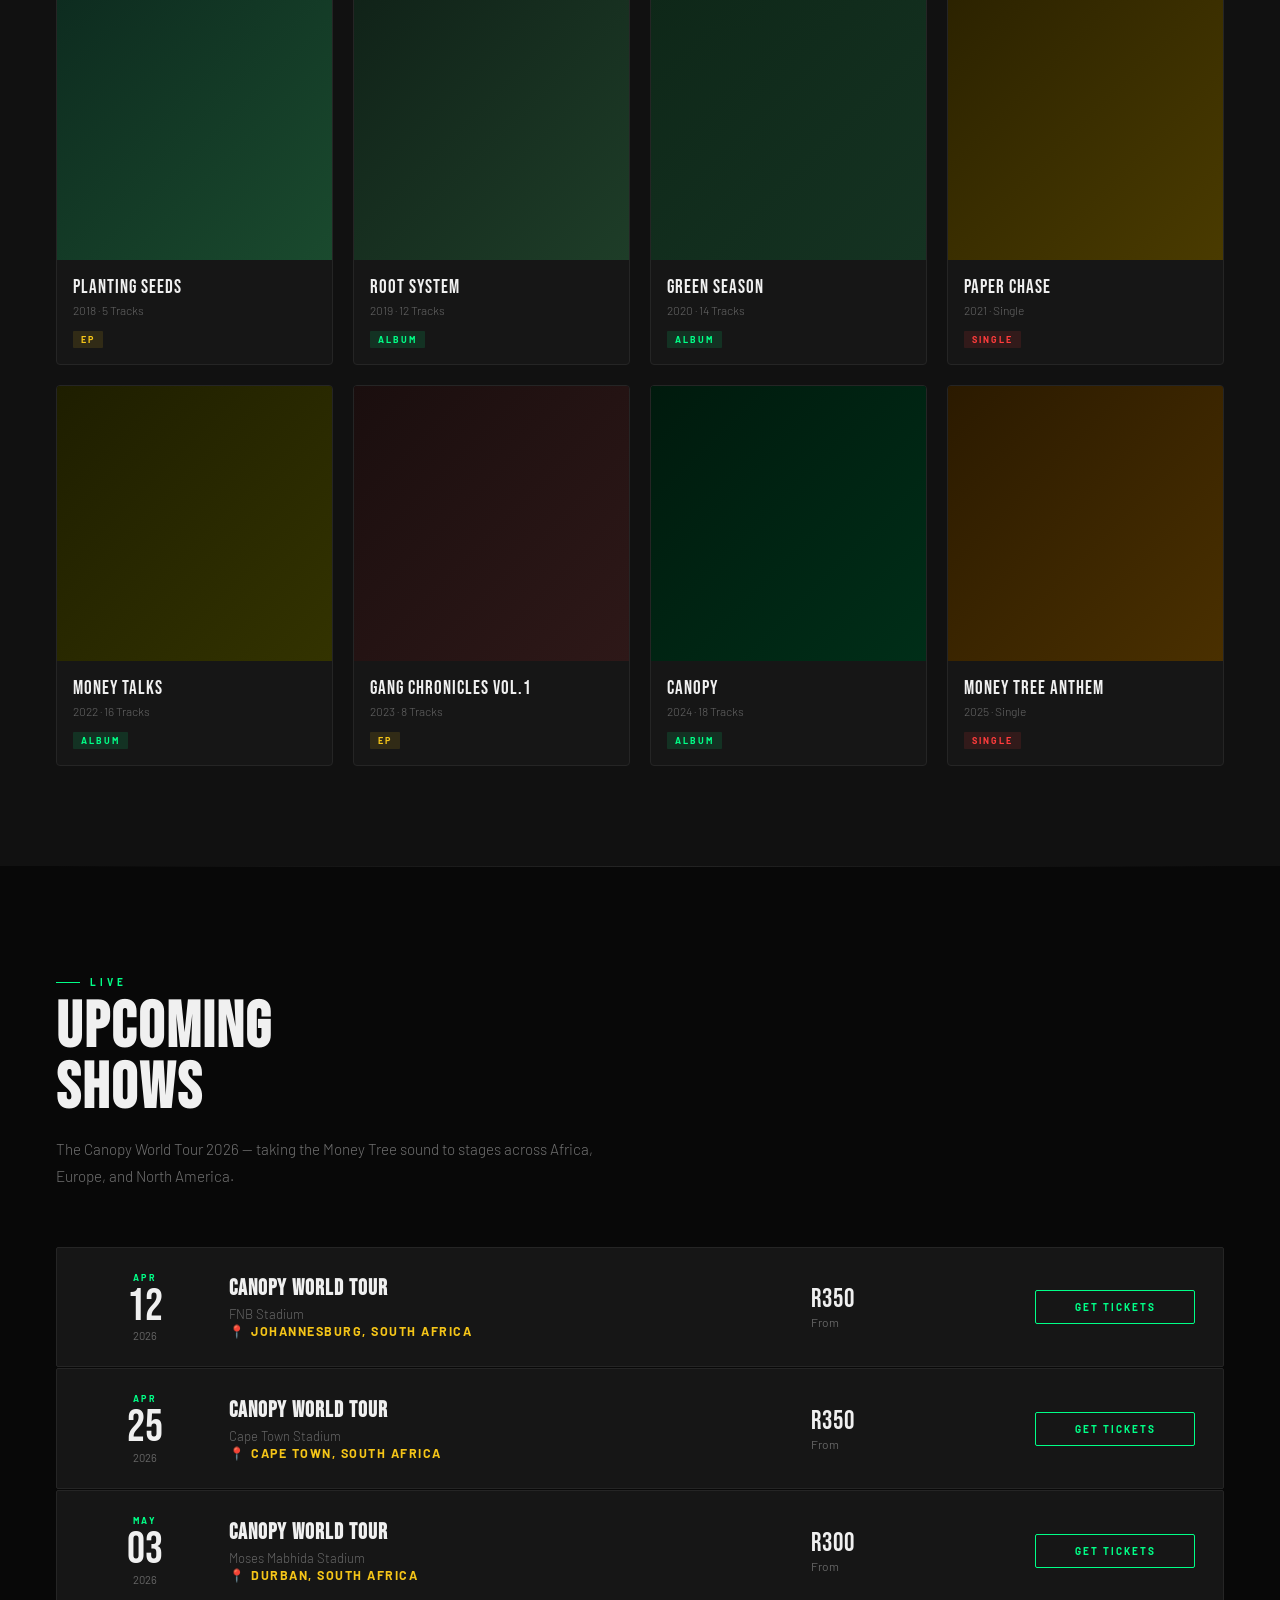
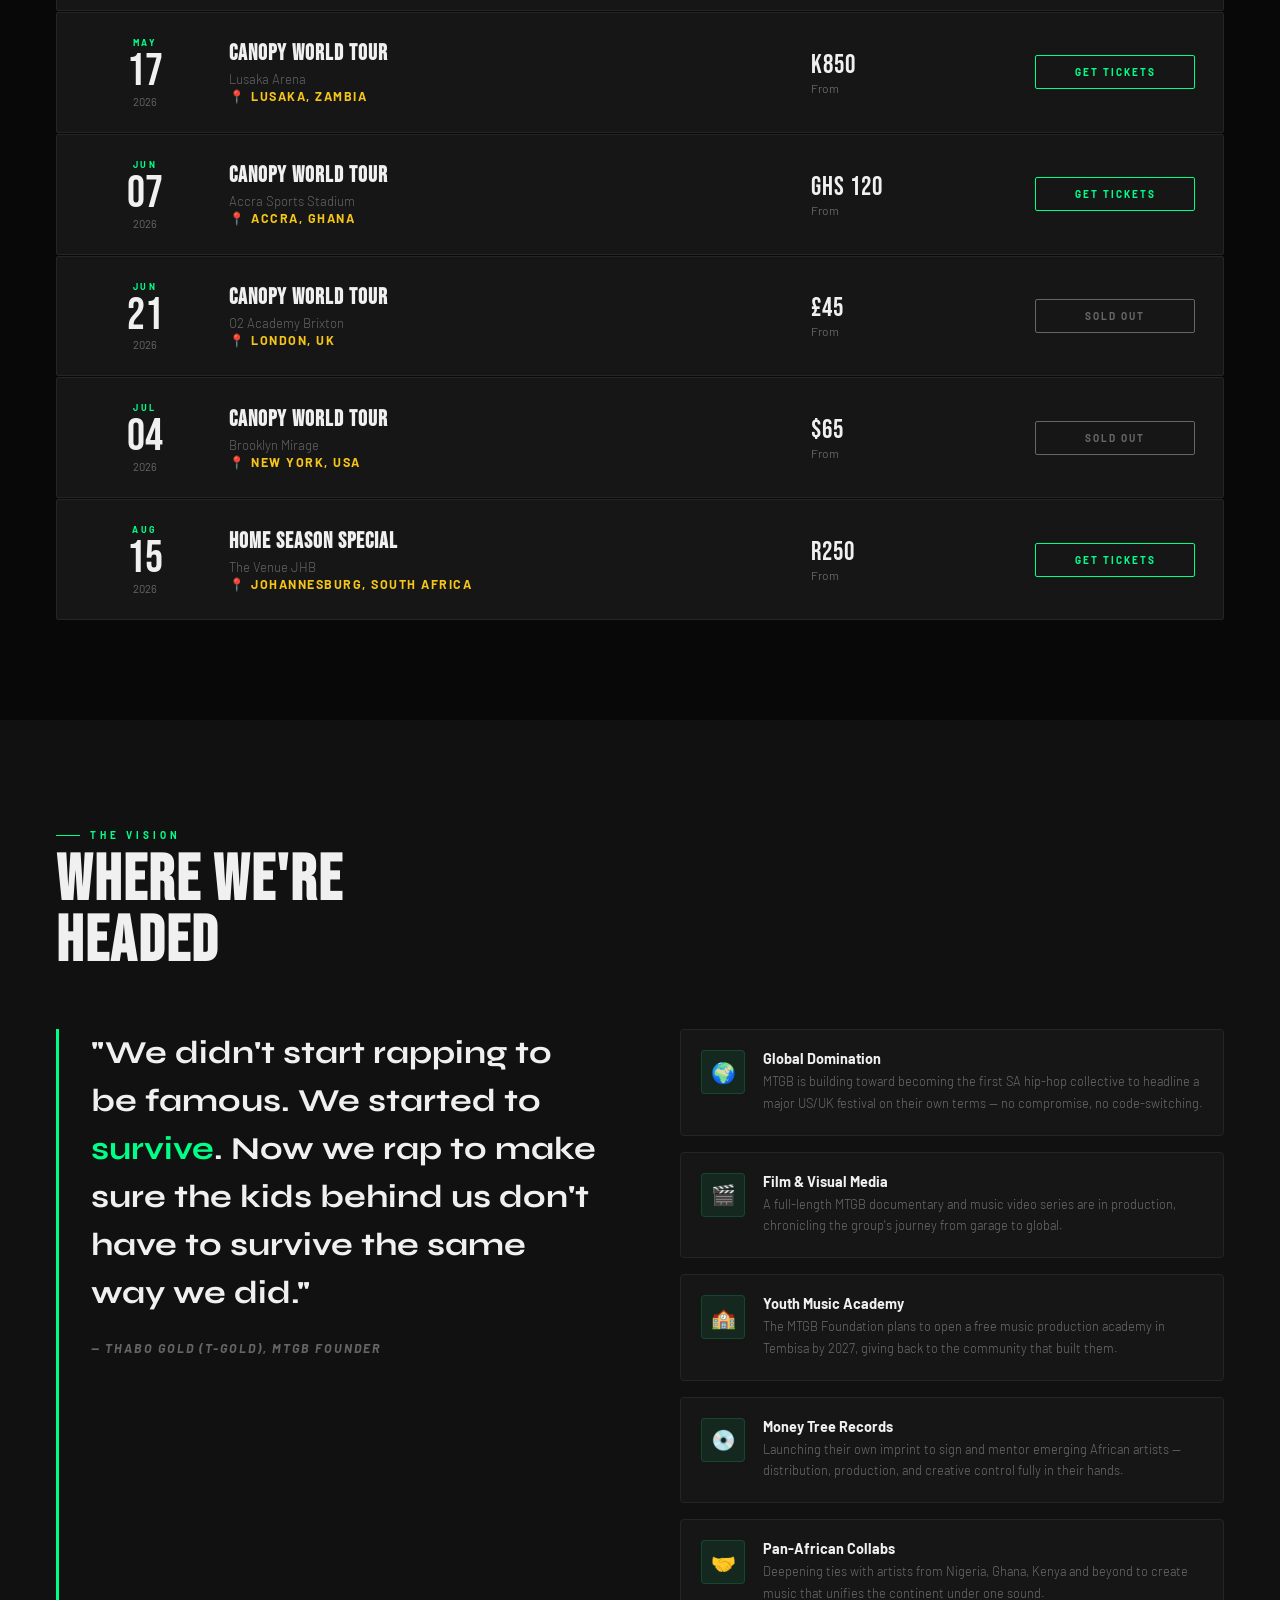
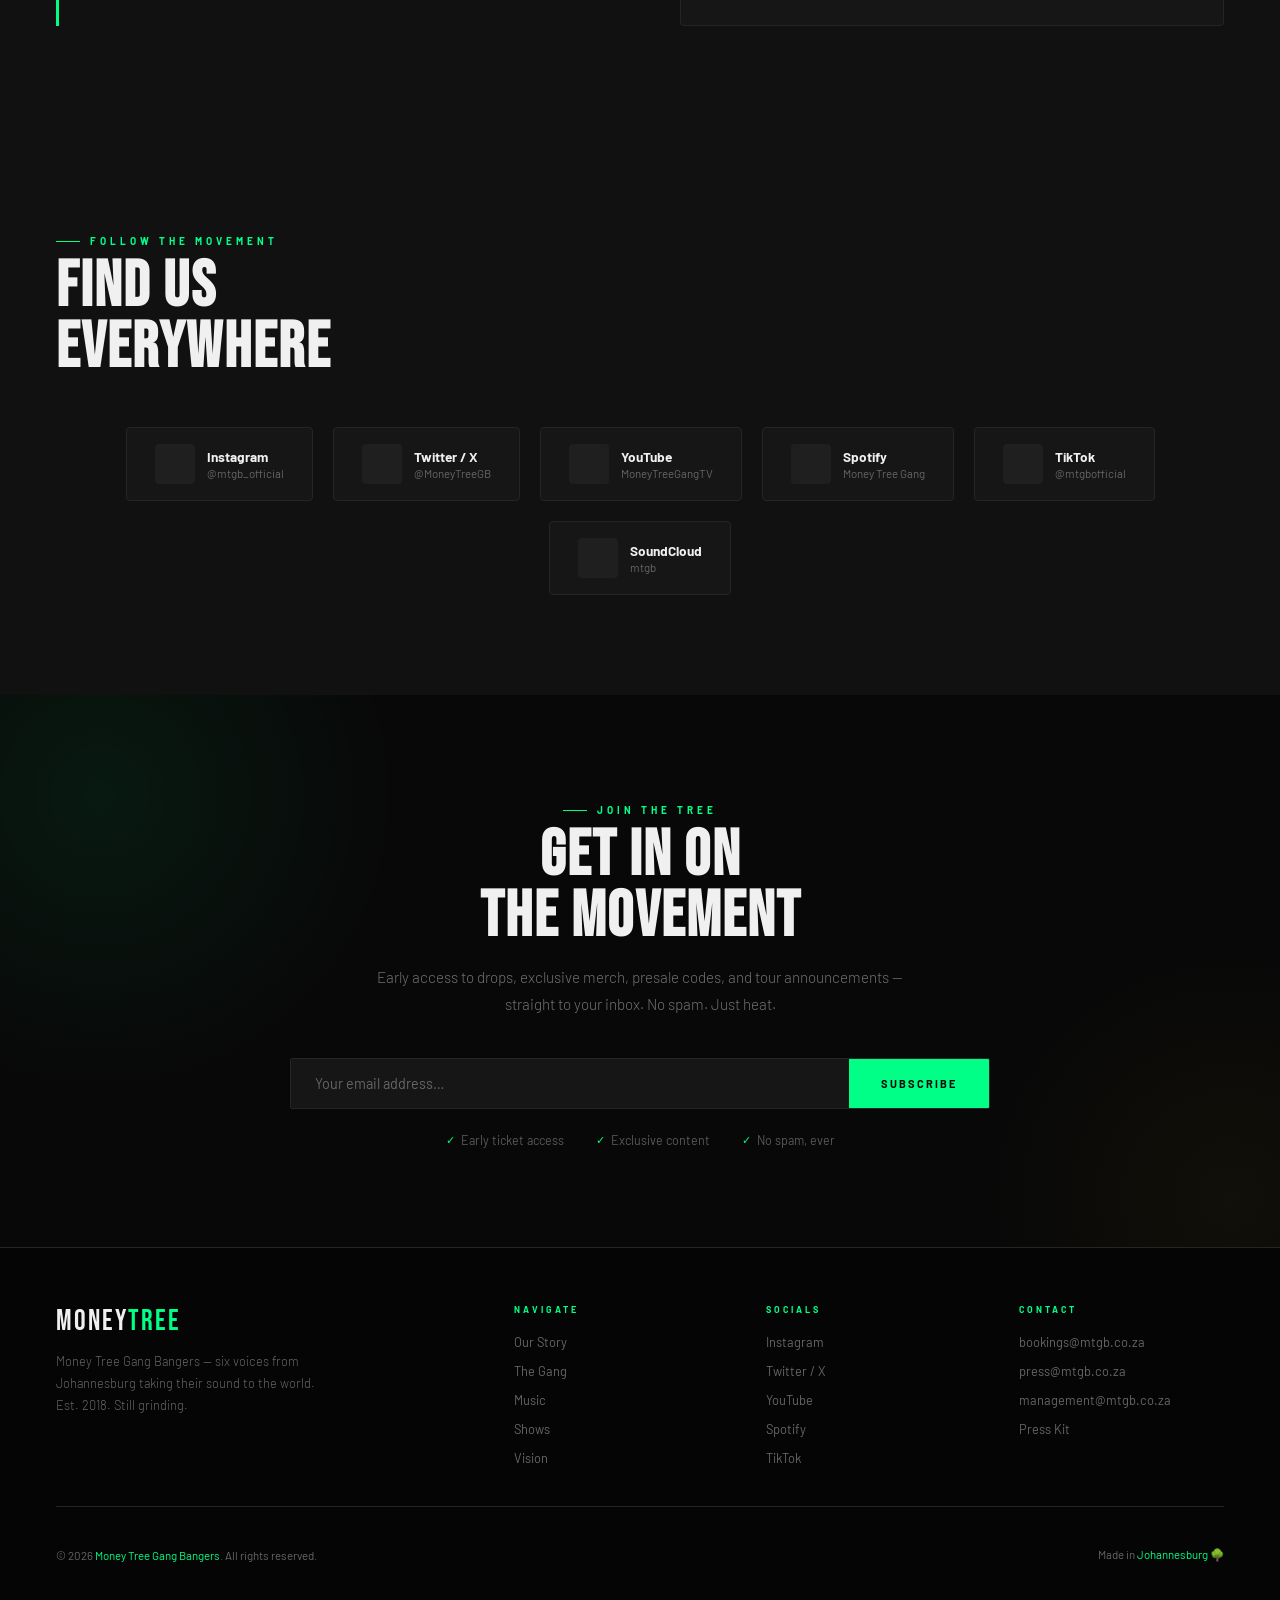
==== commit e8091147: "Update social links with Font Awesome icons" ====
--- a/index.html
+++ b/index.html
@@ -738,31 +738,54 @@
   <div class="section-tag reveal">Follow The Movement</div>
   <h2 class="section-title reveal">Find Us<br>Everywhere</h2>
   <div class="social-links">
-    <a href="#" class="social-link reveal">
-      <div class="sl-icon">📸</div>
-      <div><div class="sl-name">Instagram</div><div class="sl-handle">@mtgb_official</div></div>
-    </a>
-    <a href="#" class="social-link reveal">
-      <div class="sl-icon">🐦</div>
-      <div><div class="sl-name">Twitter / X</div><div class="sl-handle">@MoneyTreeGB</div></div>
-    </a>
-    <a href="#" class="social-link reveal">
-      <div class="sl-icon">▶️</div>
-      <div><div class="sl-name">YouTube</div><div class="sl-handle">MoneyTreeGangTV</div></div>
-    </a>
-    <a href="#" class="social-link reveal">
-      <div class="sl-icon">🎵</div>
-      <div><div class="sl-name">Spotify</div><div class="sl-handle">Money Tree Gang</div></div>
-    </a>
-    <a href="#" class="social-link reveal">
-      <div class="sl-icon">🎬</div>
-      <div><div class="sl-name">TikTok</div><div class="sl-handle">@mtgbofficial</div></div>
-    </a>
-    <a href="#" class="social-link reveal">
-      <div class="sl-icon">☁️</div>
-      <div><div class="sl-name">SoundCloud</div><div class="sl-handle">mtgb</div></div>
-    </a>
-  </div>
+  <a href="#" class="social-link reveal">
+    <div class="sl-icon"><i class="fab fa-instagram"></i></div>
+    <div>
+      <div class="sl-name">Instagram</div>
+      <div class="sl-handle">@mtgb_official</div>
+    </div>
+  </a>
+
+  <a href="#" class="social-link reveal">
+    <div class="sl-icon"><i class="fab fa-x-twitter"></i></div>
+    <div>
+      <div class="sl-name">Twitter / X</div>
+      <div class="sl-handle">@MoneyTreeGB</div>
+    </div>
+  </a>
+
+  <a href="#" class="social-link reveal">
+    <div class="sl-icon"><i class="fab fa-youtube"></i></div>
+    <div>
+      <div class="sl-name">YouTube</div>
+      <div class="sl-handle">MoneyTreeGangTV</div>
+    </div>
+  </a>
+
+  <a href="#" class="social-link reveal">
+    <div class="sl-icon"><i class="fab fa-spotify"></i></div>
+    <div>
+      <div class="sl-name">Spotify</div>
+      <div class="sl-handle">Money Tree Gang</div>
+    </div>
+  </a>
+
+  <a href="#" class="social-link reveal">
+    <div class="sl-icon"><i class="fab fa-tiktok"></i></div>
+    <div>
+      <div class="sl-name">TikTok</div>
+      <div class="sl-handle">@mtgbofficial</div>
+    </div>
+  </a>
+
+  <a href="#" class="social-link reveal">
+    <div class="sl-icon"><i class="fab fa-soundcloud"></i></div>
+    <div>
+      <div class="sl-name">SoundCloud</div>
+      <div class="sl-handle">mtgb</div>
+    </div>
+  </a>
+</div>
 </section>
 
 <!-- ══ NEWSLETTER ═══════════════════════════════════════════════════════ -->
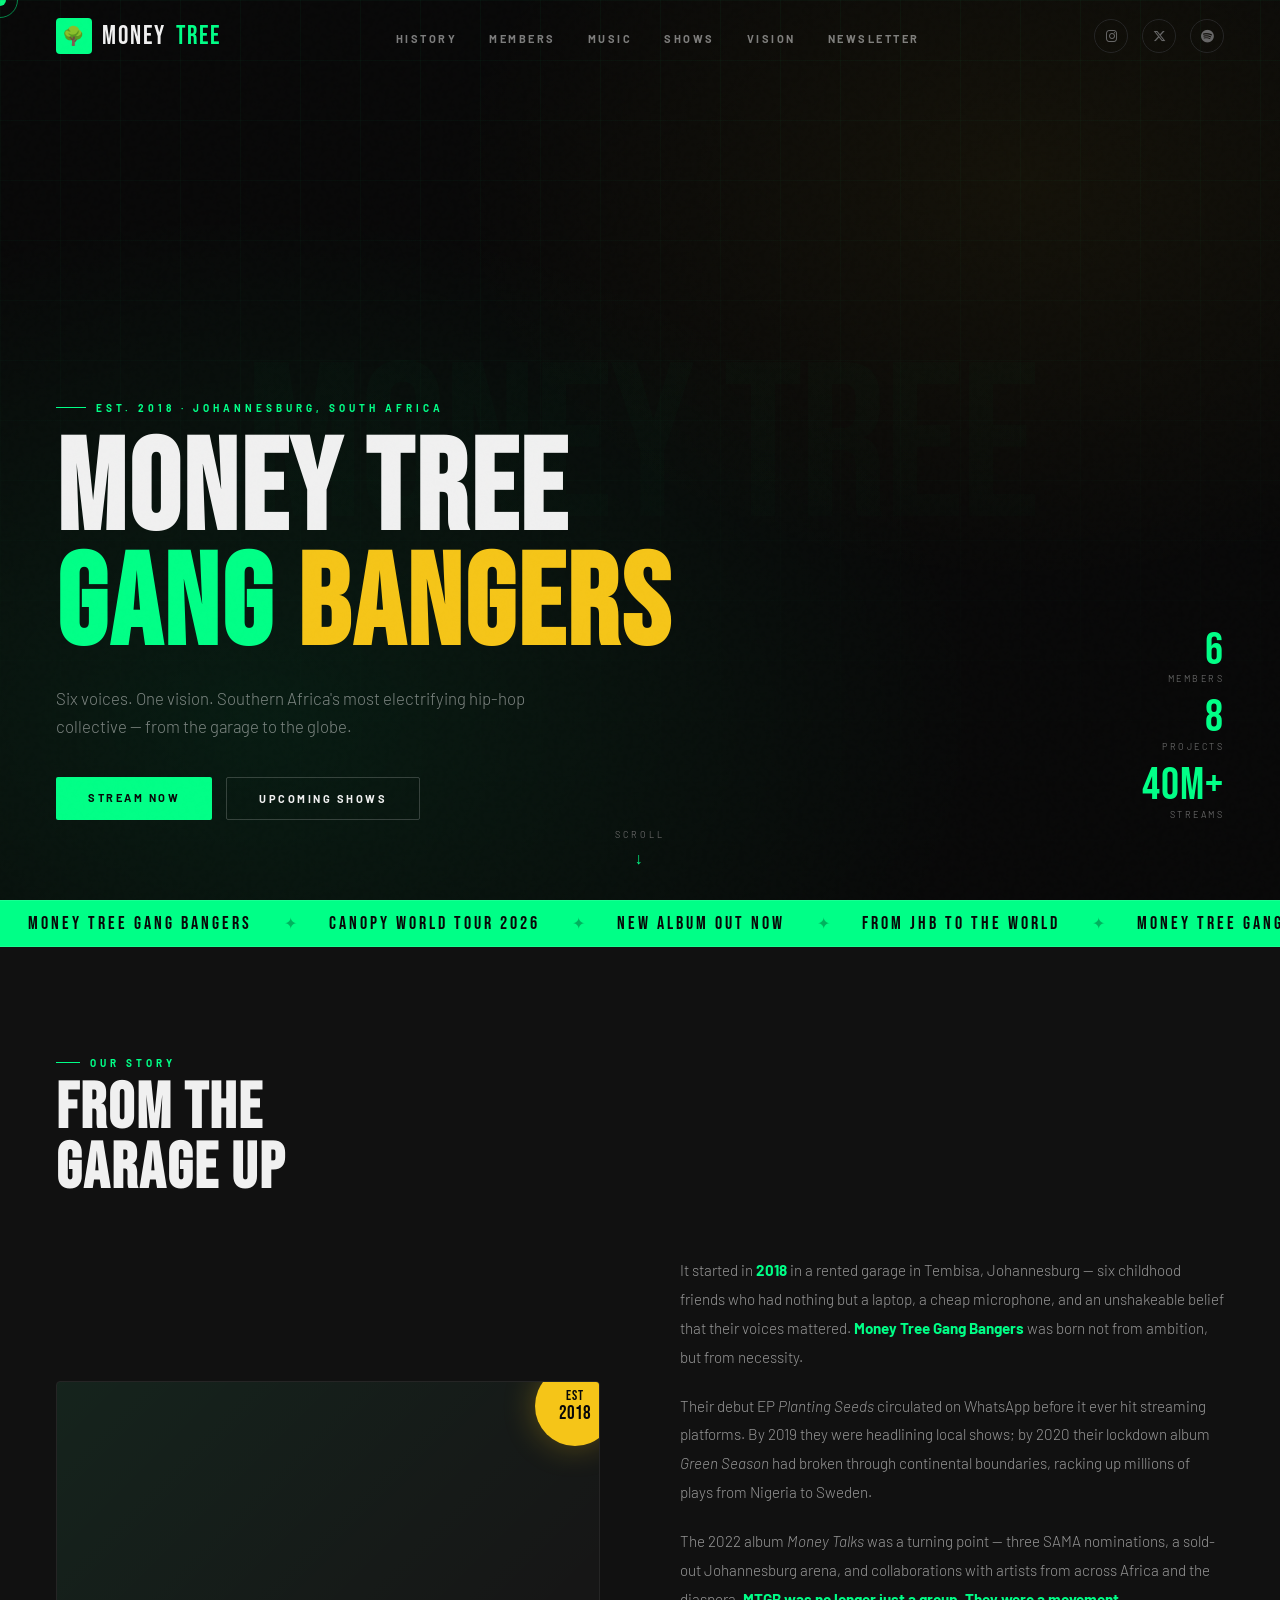
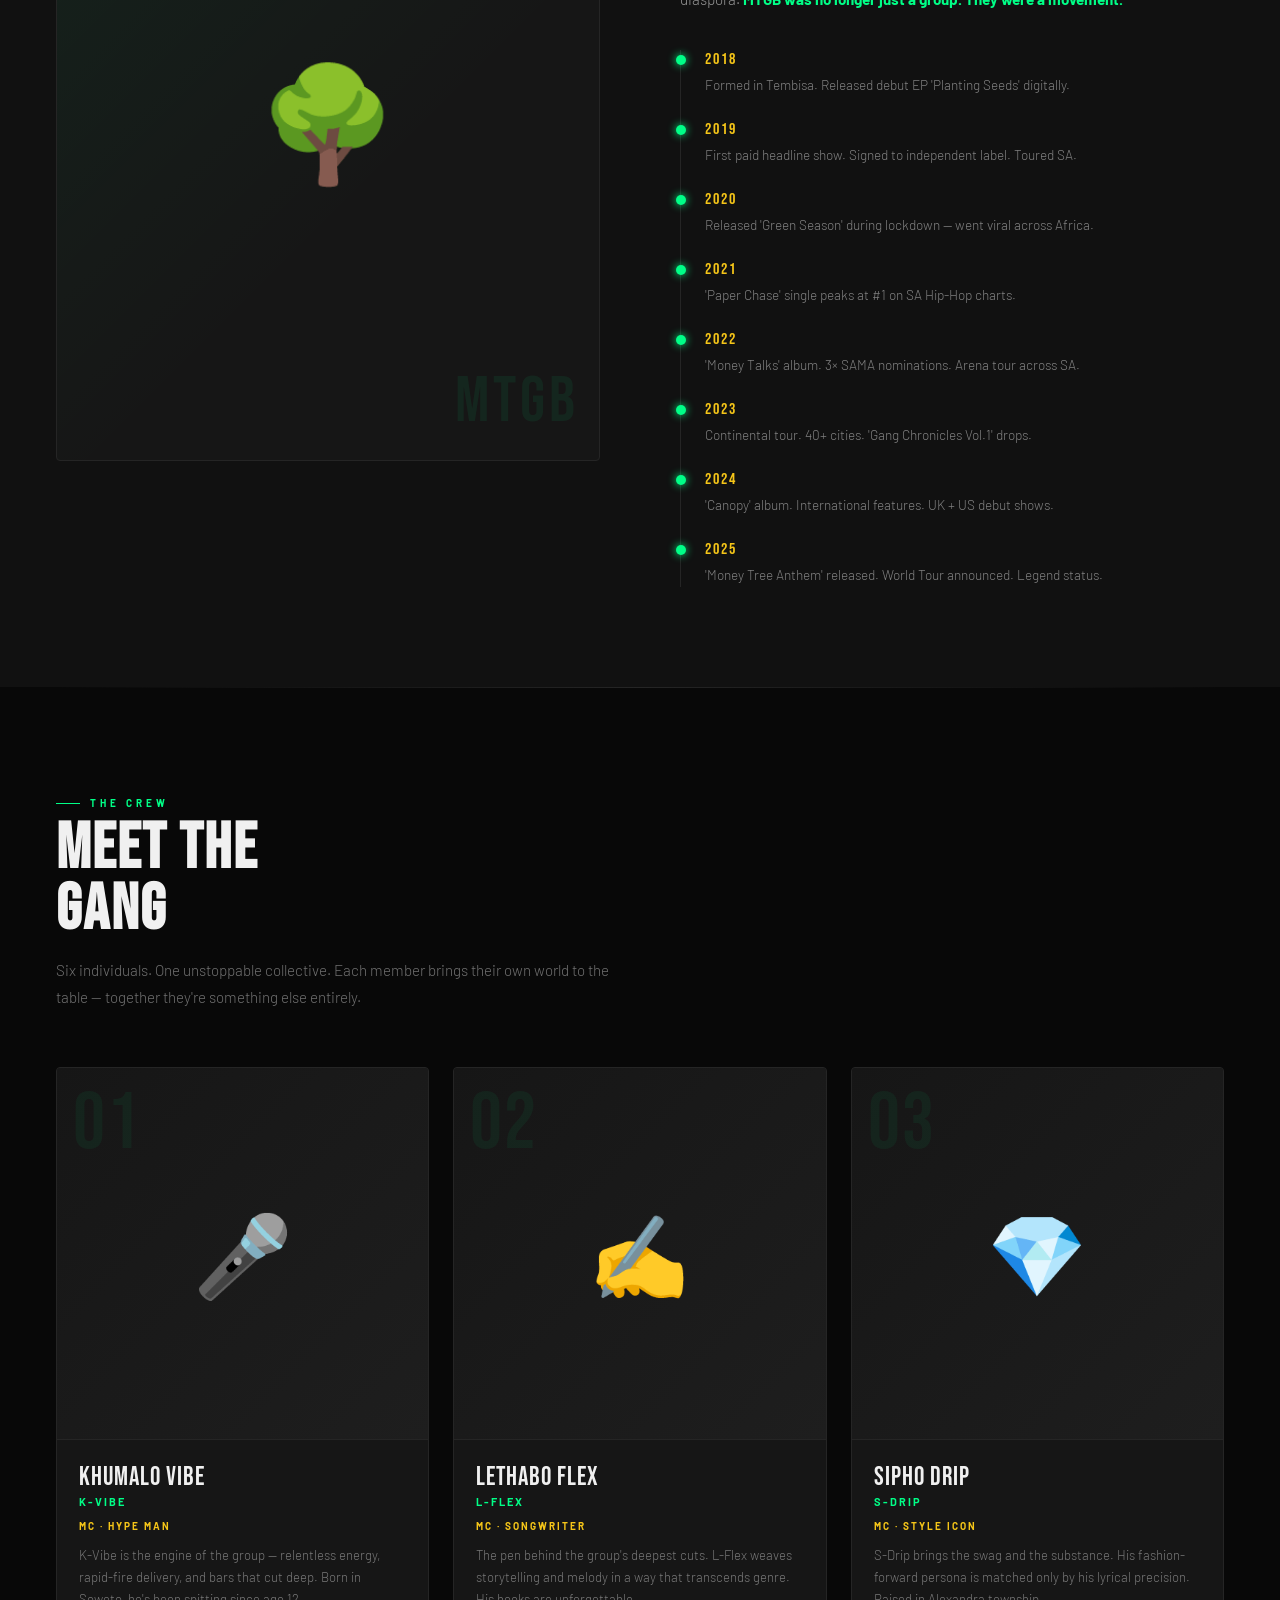
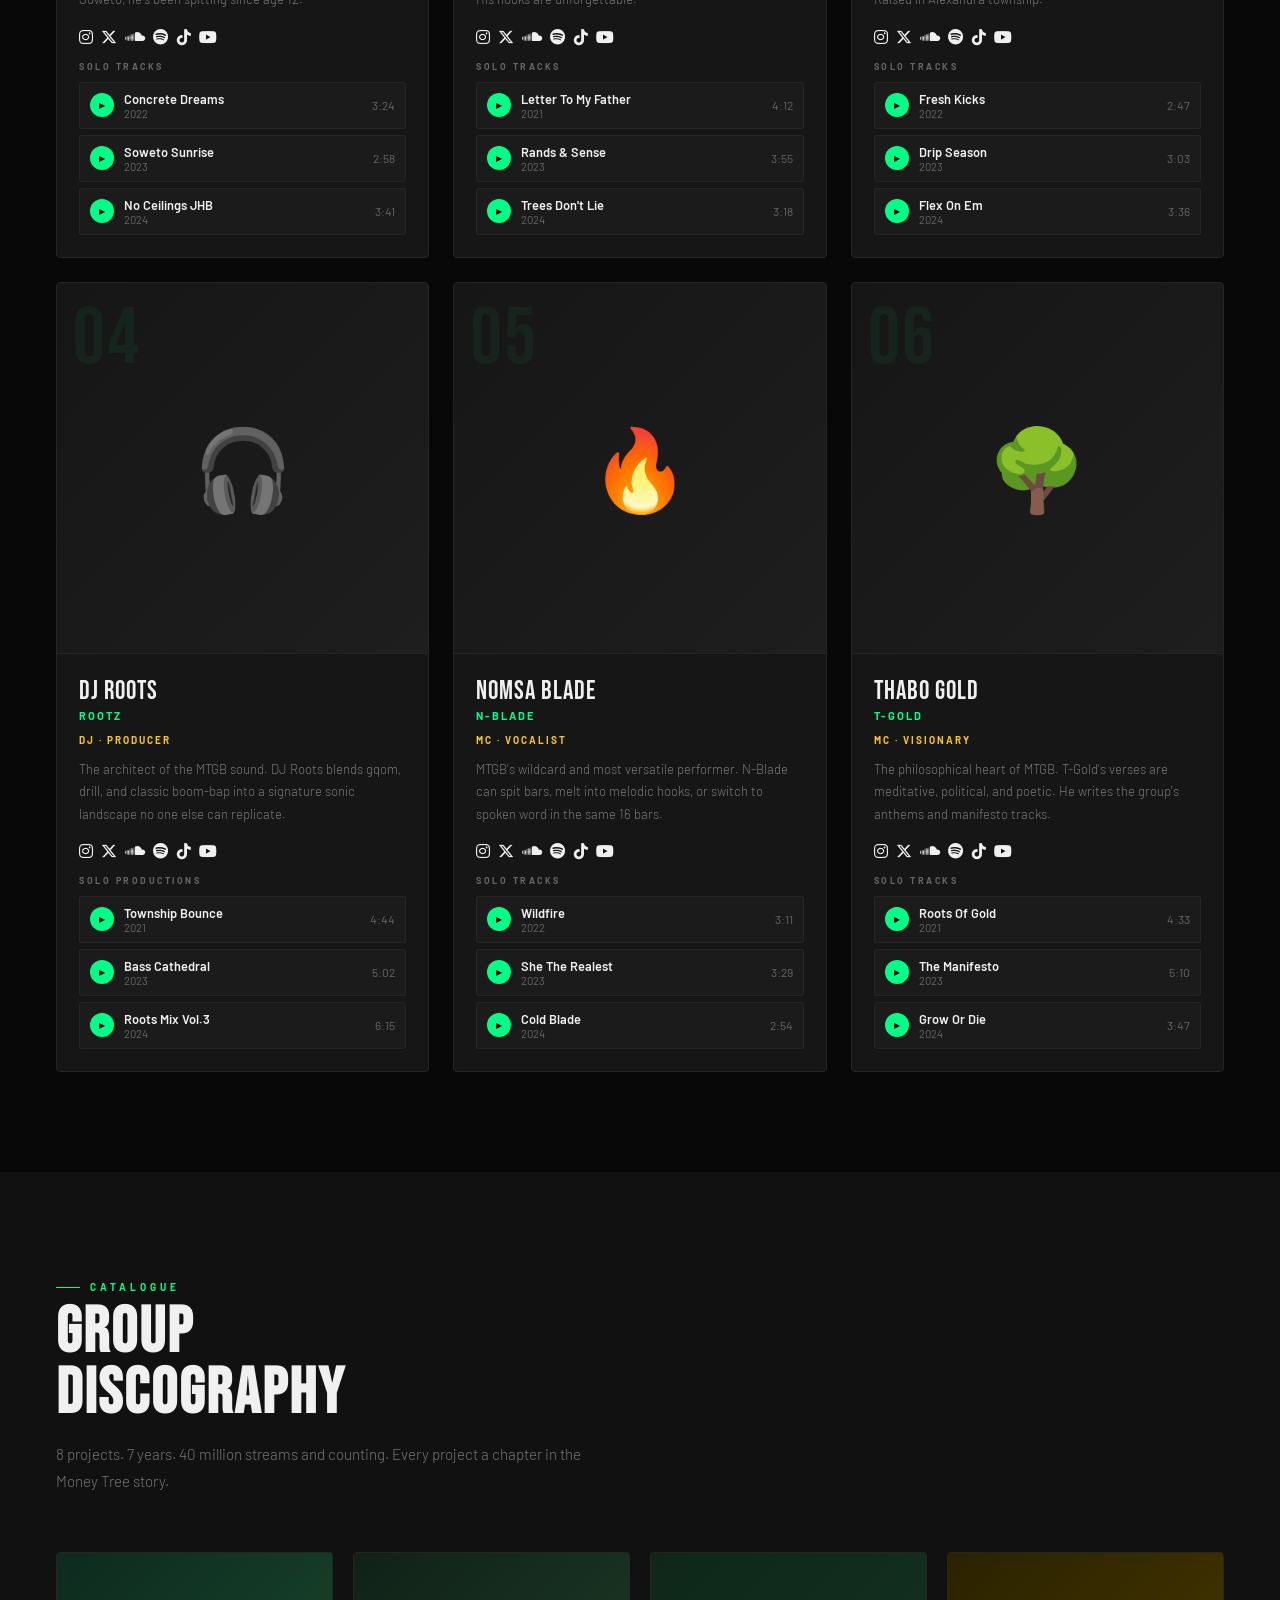
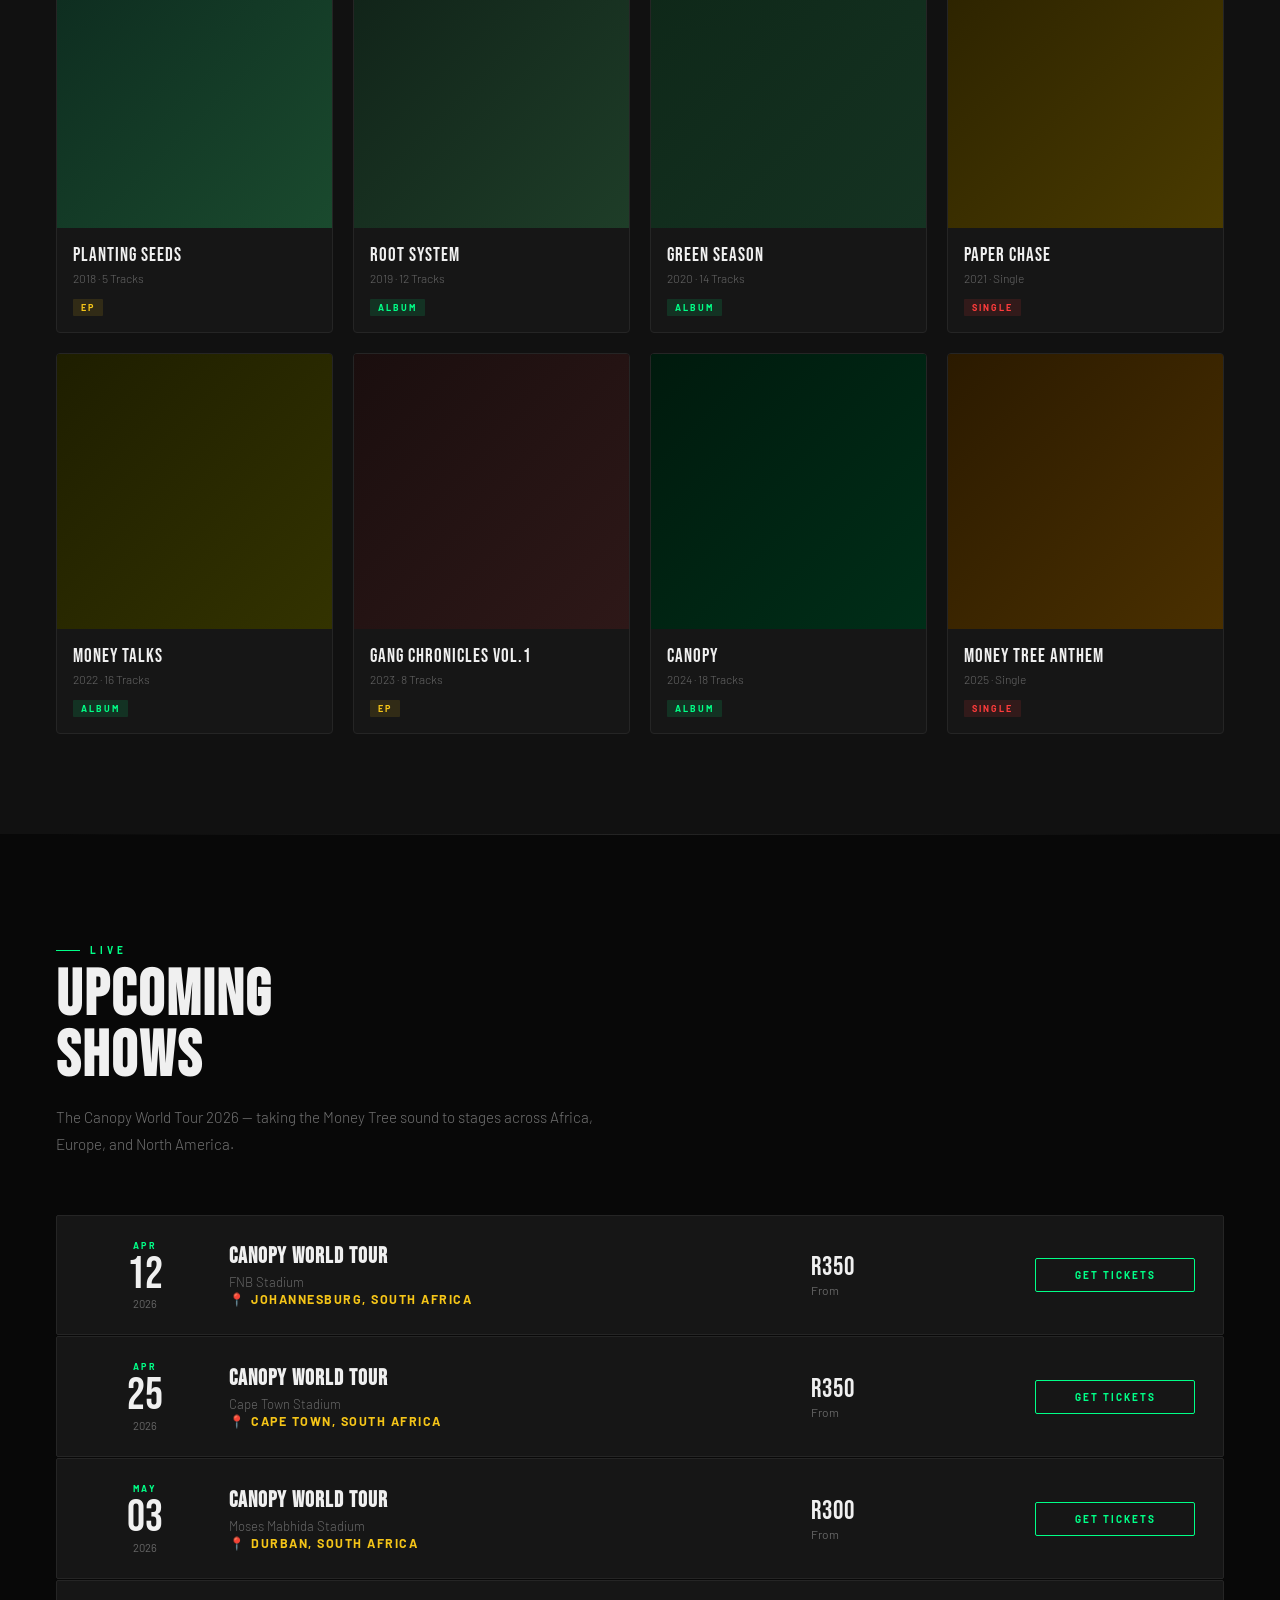
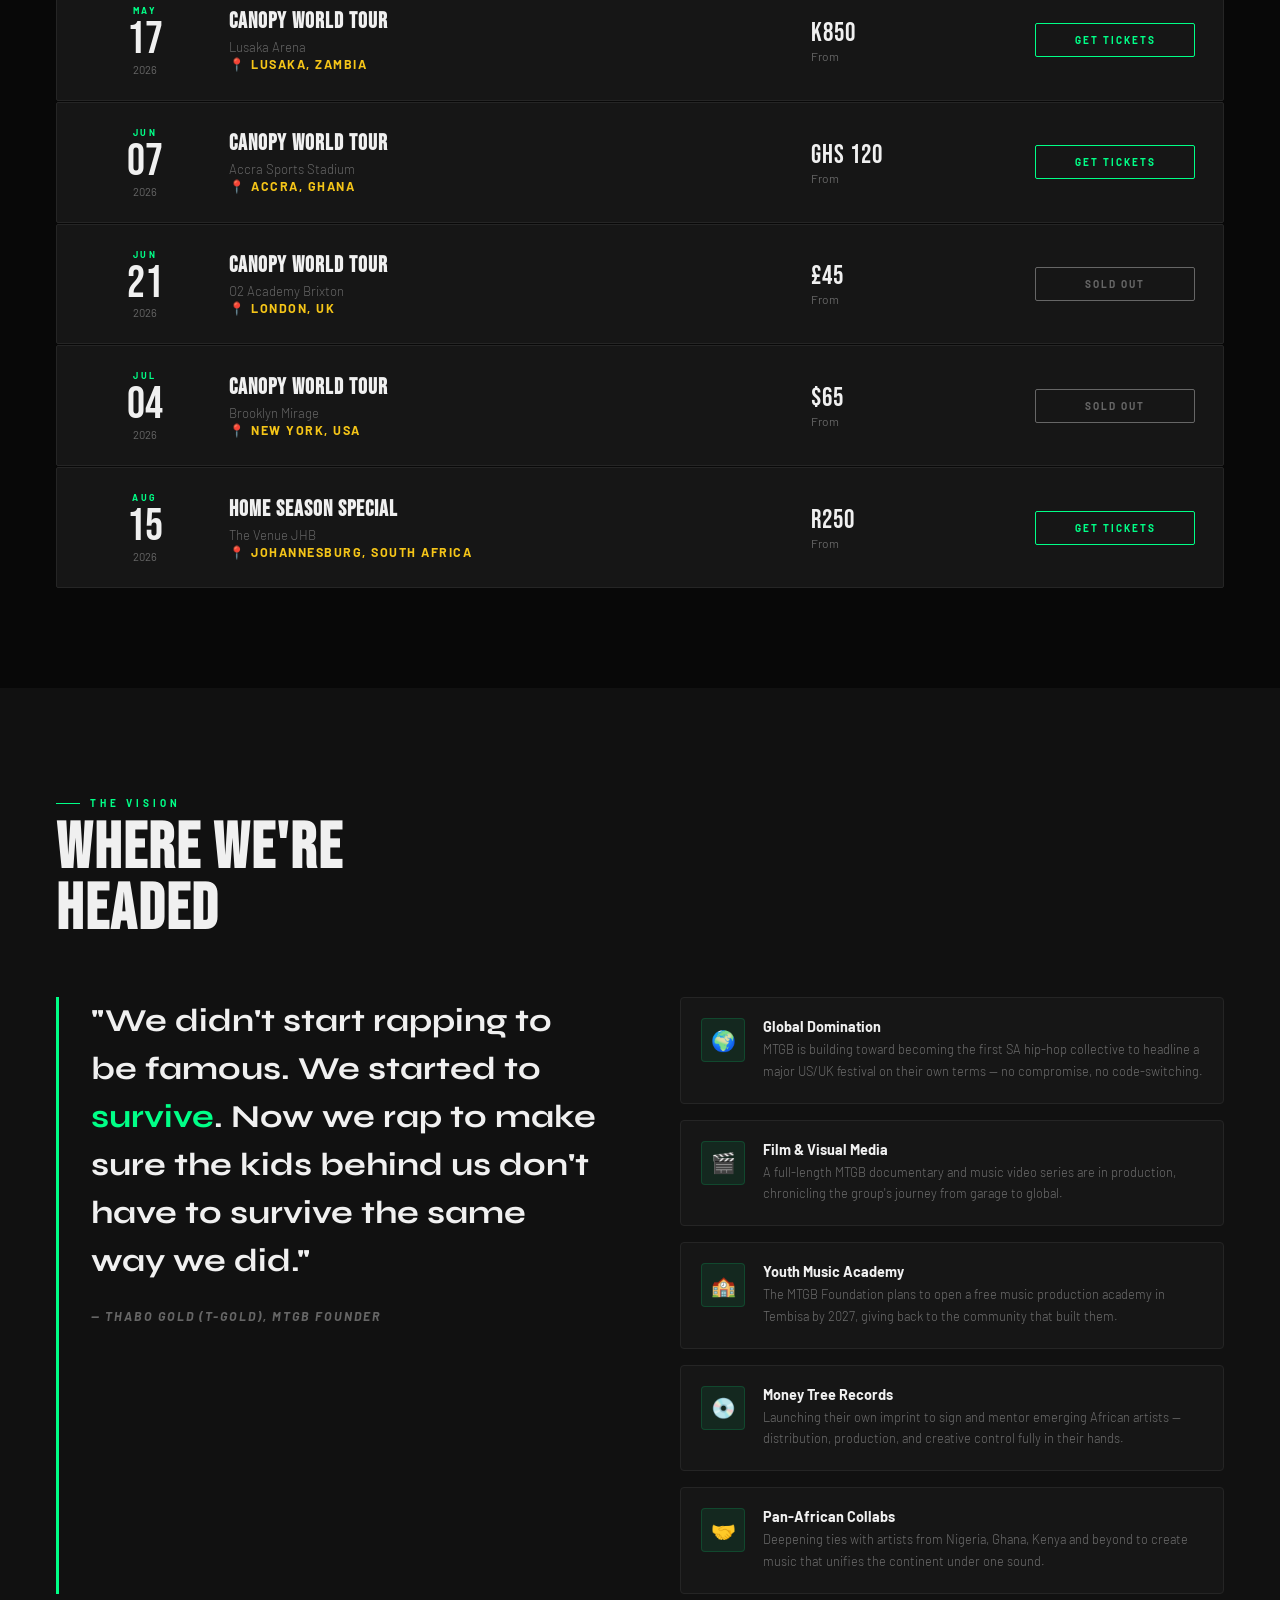
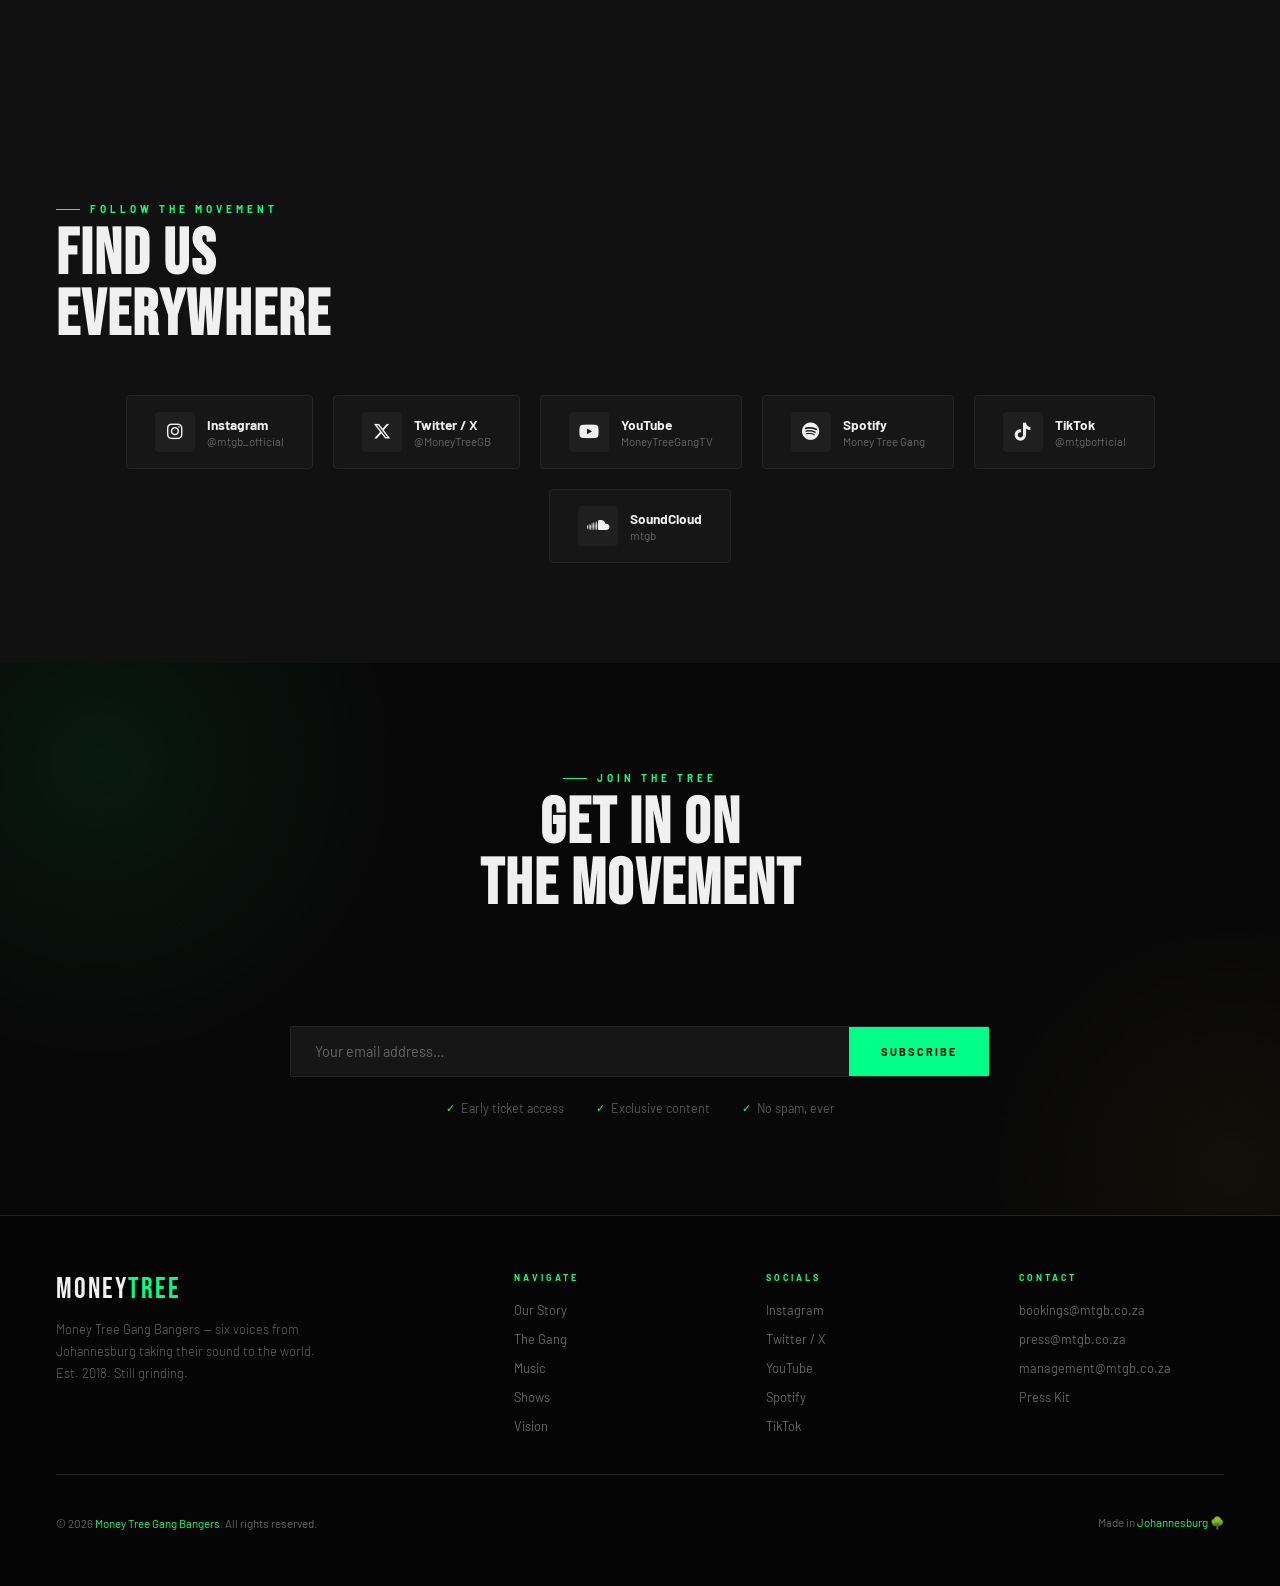
==== commit ae17ec91: "Update index.html" ====
--- a/index.html
+++ b/index.html
@@ -5,6 +5,7 @@
 <meta name="viewport" content="width=device-width, initial-scale=1.0">
 <title>Money Tree Gang Bangers | Official Site</title>
 <meta name="description" content="Money Tree Gang Bangers — Johannesburg's most electrifying hip-hop collective. Music, tours, history and more.">
+<link rel="stylesheet" href="https://cdnjs.cloudflare.com/ajax/libs/font-awesome/6.5.0/css/all.min.css">  
 <link rel="stylesheet" href="style.css">
 </head>
 <body>
@@ -28,9 +29,9 @@
     <li><a href="#newsletter">Newsletter</a></li>
   </ul>
   <div class="nav-socials">
-    <a href="#" title="Instagram">📸</a>
-    <a href="#" title="Twitter">🐦</a>
-    <a href="#" title="Spotify">🎵</a>
+  <a href="#" title="Instagram"><i class="fab fa-instagram"></i></a>
+<a href="#" title="Twitter"><i class="fab fa-x-twitter"></i></a>
+<a href="#" title="Spotify"><i class="fab fa-spotify"></i></a> 
   </div>
 </nav>
 
@@ -167,10 +168,12 @@
         <div class="member-role">MC · Hype Man</div>
         <p class="member-bio">K-Vibe is the engine of the group — relentless energy, rapid-fire delivery, and bars that cut deep. Born in Soweto, he's been spitting since age 12.</p>
         <div class="member-socials">
-          <a href="#" title="Instagram">📸</a>
-          <a href="#" title="Twitter">🐦</a>
-          <a href="#" title="SoundCloud">☁️</a>
-          <a href="#" title="Spotify">🎵</a>
+         <i class="fab fa-instagram"></i>
+<i class="fab fa-x-twitter"></i>
+<i class="fab fa-soundcloud"></i>
+<i class="fab fa-spotify"></i>
+<i class="fab fa-tiktok"></i>
+<i class="fab fa-youtube"></i>
         </div>
         <div class="member-discog-title">Solo Tracks</div>
         <div class="member-tracks">
@@ -214,10 +217,12 @@
         <div class="member-role">MC · Songwriter</div>
         <p class="member-bio">The pen behind the group's deepest cuts. L-Flex weaves storytelling and melody in a way that transcends genre. His hooks are unforgettable.</p>
         <div class="member-socials">
-          <a href="#" title="Instagram">📸</a>
-          <a href="#" title="Twitter">🐦</a>
-          <a href="#" title="SoundCloud">☁️</a>
-          <a href="#" title="Spotify">🎵</a>
+          <i class="fab fa-instagram"></i>
+<i class="fab fa-x-twitter"></i>
+<i class="fab fa-soundcloud"></i>
+<i class="fab fa-spotify"></i>
+<i class="fab fa-tiktok"></i>
+<i class="fab fa-youtube"></i>
         </div>
         <div class="member-discog-title">Solo Tracks</div>
         <div class="member-tracks">
@@ -261,10 +266,12 @@
         <div class="member-role">MC · Style Icon</div>
         <p class="member-bio">S-Drip brings the swag and the substance. His fashion-forward persona is matched only by his lyrical precision. Raised in Alexandra township.</p>
         <div class="member-socials">
-          <a href="#" title="Instagram">📸</a>
-          <a href="#" title="Twitter">🐦</a>
-          <a href="#" title="TikTok">🎬</a>
-          <a href="#" title="Spotify">🎵</a>
+         <i class="fab fa-instagram"></i>
+<i class="fab fa-x-twitter"></i>
+<i class="fab fa-soundcloud"></i>
+<i class="fab fa-spotify"></i>
+<i class="fab fa-tiktok"></i>
+<i class="fab fa-youtube"></i>
         </div>
         <div class="member-discog-title">Solo Tracks</div>
         <div class="member-tracks">
@@ -308,10 +315,12 @@
         <div class="member-role">DJ · Producer</div>
         <p class="member-bio">The architect of the MTGB sound. DJ Roots blends gqom, drill, and classic boom-bap into a signature sonic landscape no one else can replicate.</p>
         <div class="member-socials">
-          <a href="#" title="Instagram">📸</a>
-          <a href="#" title="SoundCloud">☁️</a>
-          <a href="#" title="YouTube">▶️</a>
-          <a href="#" title="Spotify">🎵</a>
+         <i class="fab fa-instagram"></i>
+<i class="fab fa-x-twitter"></i>
+<i class="fab fa-soundcloud"></i>
+<i class="fab fa-spotify"></i>
+<i class="fab fa-tiktok"></i>
+<i class="fab fa-youtube"></i>
         </div>
         <div class="member-discog-title">Solo Productions</div>
         <div class="member-tracks">
@@ -355,10 +364,12 @@
         <div class="member-role">MC · Vocalist</div>
         <p class="member-bio">MTGB's wildcard and most versatile performer. N-Blade can spit bars, melt into melodic hooks, or switch to spoken word in the same 16 bars.</p>
         <div class="member-socials">
-          <a href="#" title="Instagram">📸</a>
-          <a href="#" title="Twitter">🐦</a>
-          <a href="#" title="TikTok">🎬</a>
-          <a href="#" title="Spotify">🎵</a>
+          <i class="fab fa-instagram"></i>
+<i class="fab fa-x-twitter"></i>
+<i class="fab fa-soundcloud"></i>
+<i class="fab fa-spotify"></i>
+<i class="fab fa-tiktok"></i>
+<i class="fab fa-youtube"></i>
         </div>
         <div class="member-discog-title">Solo Tracks</div>
         <div class="member-tracks">
@@ -402,10 +413,12 @@
         <div class="member-role">MC · Visionary</div>
         <p class="member-bio">The philosophical heart of MTGB. T-Gold's verses are meditative, political, and poetic. He writes the group's anthems and manifesto tracks.</p>
         <div class="member-socials">
-          <a href="#" title="Instagram">📸</a>
-          <a href="#" title="Twitter">🐦</a>
-          <a href="#" title="YouTube">▶️</a>
-          <a href="#" title="Spotify">🎵</a>
+         <i class="fab fa-instagram"></i>
+<i class="fab fa-x-twitter"></i>
+<i class="fab fa-soundcloud"></i>
+<i class="fab fa-spotify"></i>
+<i class="fab fa-tiktok"></i>
+<i class="fab fa-youtube"></i>
         </div>
         <div class="member-discog-title">Solo Tracks</div>
         <div class="member-tracks">
